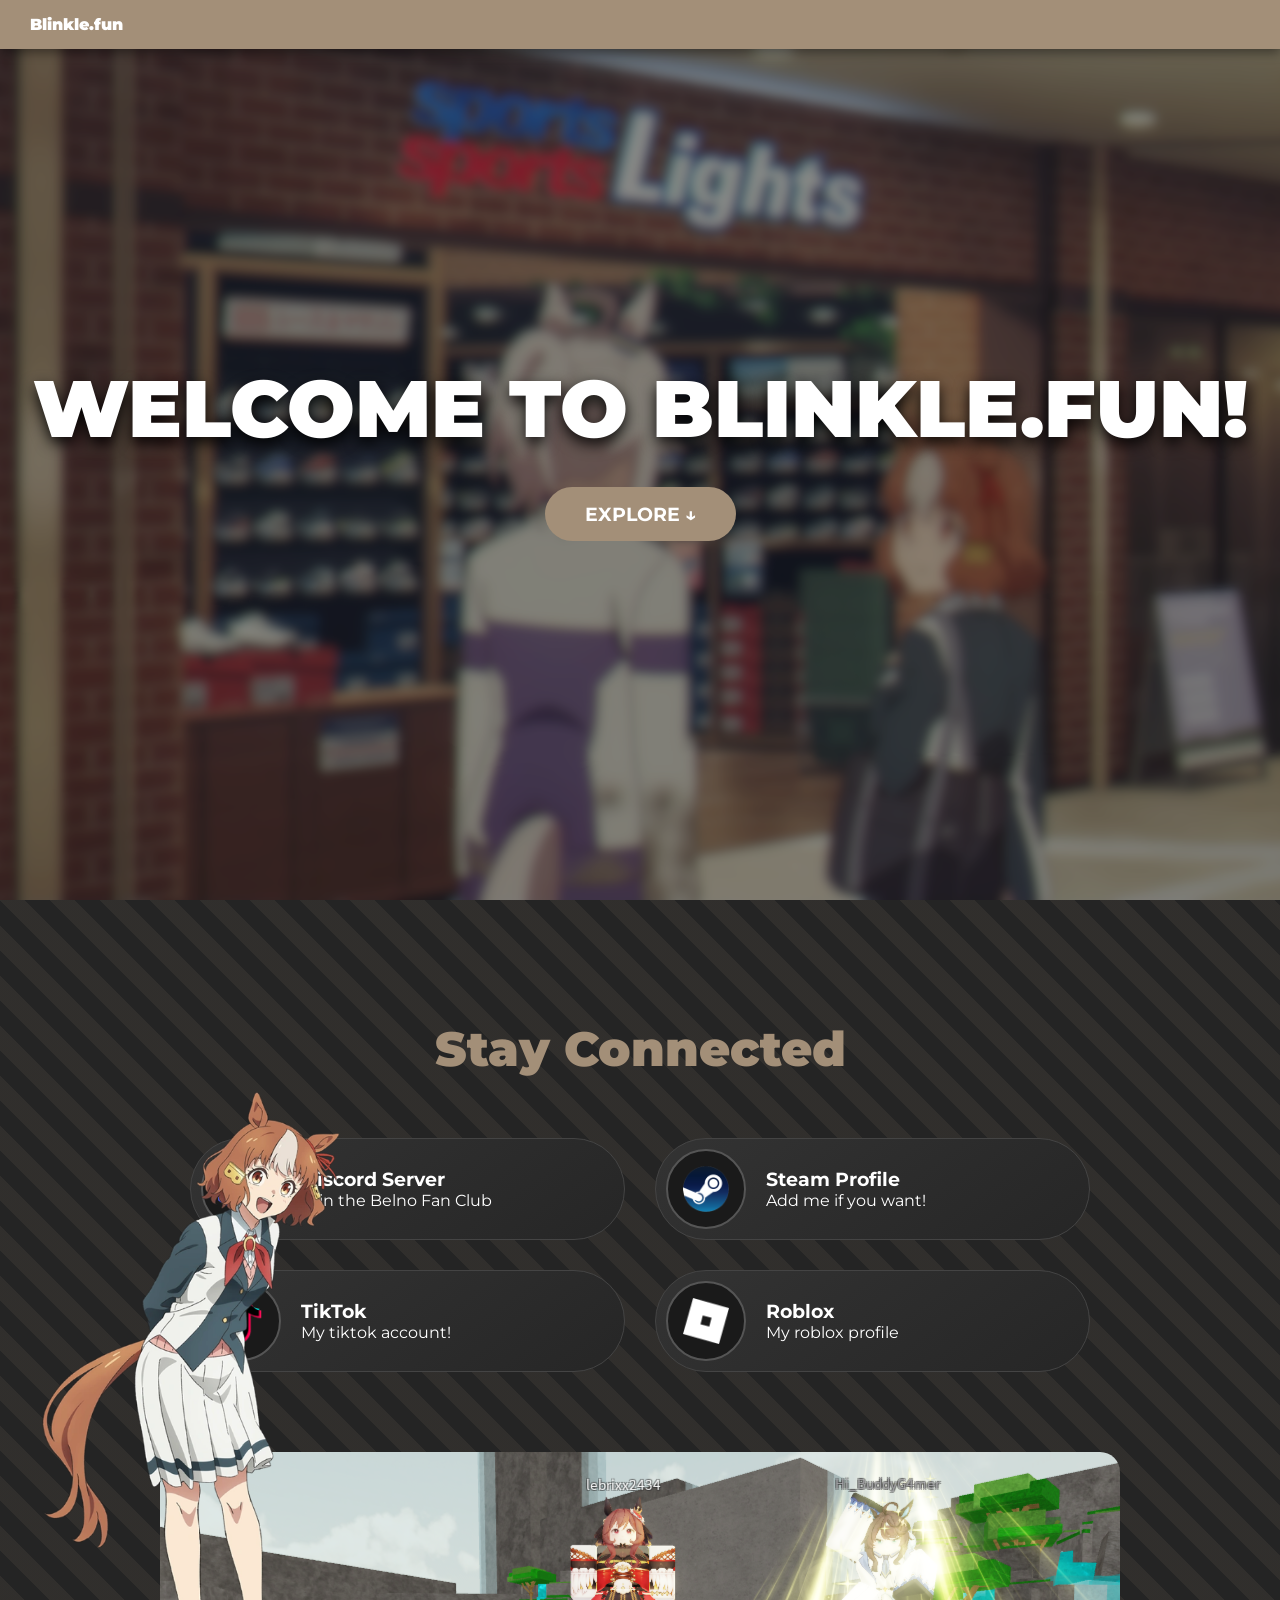
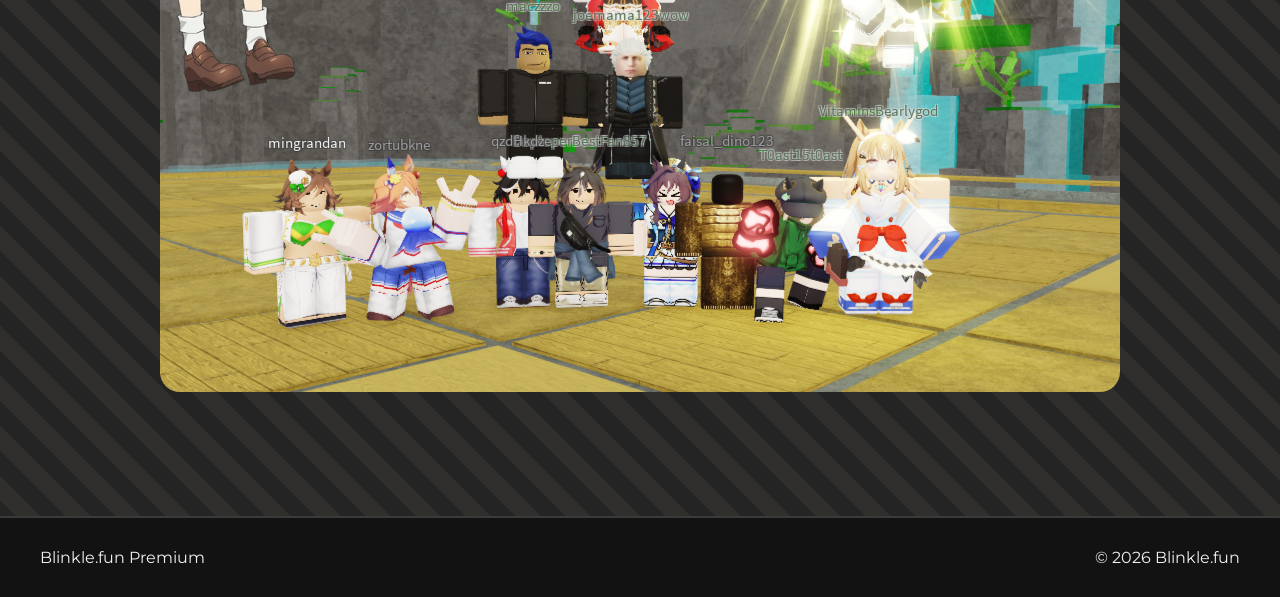
==== ai.html @ 455767e2 "Update ai.html" ====
<!DOCTYPE html>
<html lang="en">
<head>
    <meta charset="UTF-8">
    <meta name="viewport" content="width=device-width, initial-scale=1.0">
    <title>Blinkle.fun - Premium Update</title>
    <link rel="stylesheet" href="style.css">
    <link href="https://fonts.googleapis.com/css2?family=Montserrat:wght@400;700;900&display=swap" rel="stylesheet">
</head>
<body>

    <img id="scroll-char" src="images/belnooo.png" alt="Character">
    <header class="top-bar"><span>Blinkle.fun</span></header>

    <section class="hero">
        <div>
            <h1>WELCOME TO BLINKLE.FUN!</h1>
            <button class="scroll-btn" onclick="scrollToContent()">Explore ↓</button>
        </div>
    </section>

    <main id="main-content" class="content-area">
        <h2 class="section-title">Stay Connected</h2>
        <div class="social-grid">
            <a href="https://discord.gg/xzTR7yYUQK" class="social-pill"><div class="social-icon"><img src="images/discord.png" alt="Discord"></div><div class="social-text"><h3>Discord Server</h3><p>Join the Belno Fan Club</p></div></a>
            <a href="https://steamcommunity.com/id/Varloxy/" class="social-pill"><div class="social-icon"><img src="images/steam.png" alt="Steam"></div><div class="social-text"><h3>Steam Profile</h3><p>Add me if you want!</p></div></a>
            <a href="https://www.tiktok.com/@whatheheck15" class="social-pill"><div class="social-icon"><img src="images/tiktok.png" alt="TikTok"></div><div class="social-text"><h3>TikTok</h3><p>My tiktok account!</p></div></a>
            <a href="https://www.roblox.com/users/1408113086/profile" class="social-pill"><div class="social-icon"><img src="images/roblox.png" alt="Roblox"></div><div class="social-text"><h3>Roblox</h3><p>My roblox profile</p></div></a>
        </div>
        <div class="showcase-container">
            <img src="images/wow.png" alt="Showcase" class="showcase-image" onclick="openLightbox()">
        </div>
    </main>

    <div id="lightbox" onclick="this.style.display='none'"><img src="images/wow.png" alt="Full Preview"></div>

    <footer class="bottom-bar">
        <div class="footer-logo">Blinkle.fun Premium</div>
        <p>&copy; 2026 Blinkle.fun</p>
    </footer>

    <script>
        function scrollToContent() { document.getElementById('main-content').scrollIntoView({ behavior: 'smooth' }); }
        function openLightbox() { document.getElementById('lightbox').style.display = 'flex'; }
        window.addEventListener('scroll', function() {
            const char = document.getElementById('scroll-char');
            if ((window.innerHeight + window.scrollY) >= document.body.offsetHeight - 50) {
                char.classList.add('visible');
            } else {
                char.classList.remove('visible');
            }
        });
    </script>
</body>
</html>
---- style.css ----
/* --- GLOBAL --- */
* { margin: 0; padding: 0; box-sizing: border-box; font-family: 'Montserrat', sans-serif; }
html { scroll-behavior: smooth; }
body { background-color: #1a1a1a; color: #f0f0f0; overflow-x: hidden; }

/* --- CHARACTER --- */
#scroll-char {
    position: fixed;
    bottom: -800px; 
    left: 20px;
    width: 350px;
    z-index: 50;
    pointer-events: none;
    transition: bottom 0.8s cubic-bezier(0.68, -0.55, 0.265, 1.55);
}
#scroll-char.visible { bottom: 0; }

/* --- ANIMATION --- */
.content-area { background-color: #242424; padding: 120px 40px; min-height: 100vh; position: relative; overflow: hidden; }
.content-area::before {
    content: ""; position: absolute; top: 0; left: 0; width: 100%; height: 100%;
    background-image: linear-gradient(45deg, rgba(163,143,120,0.1) 25%, transparent 25%, transparent 50%, rgba(163,143,120,0.1) 50%, rgba(163,143,120,0.1) 75%, transparent 75%, transparent);
    background-size: 50px 50px; animation: moveLines 4s linear infinite; pointer-events: none;
}
@keyframes moveLines { from { background-position: 0 0; } to { background-position: 50px 50px; } }

/* --- LAYOUT --- */
.top-bar { background-color: #a38f78; color: white; padding: 15px 30px; font-weight: 900; position: fixed; top: 0; width: 100%; z-index: 1000; box-shadow: 0 4px 10px rgba(0,0,0,0.4); display: flex; justify-content: space-between; align-items: center; }
.hero { height: 100vh; position: relative; background-image: url('images/image_93eb2c.png'); background-size: cover; background-position: center; background-attachment: fixed; background-blend-mode: multiply; background-color: rgba(0,0,0,0.45); display: flex; align-items: center; justify-content: center; text-align: center; }
.hero h1 { font-size: 5rem; font-weight: 900; color: white; text-shadow: 0 6px 15px rgba(0,0,0,0.9); margin-bottom: 30px; }
.scroll-btn { background-color: #a38f78; color: white; border: none; padding: 15px 40px; font-size: 1.2rem; font-weight: 700; border-radius: 50px; cursor: pointer; text-transform: uppercase; }

.section-title { text-align: center; font-size: 3rem; font-weight: 900; color: #a38f78; margin-bottom: 60px; z-index: 1; position: relative; }
.social-grid { display: grid; grid-template-columns: repeat(2, 1fr); gap: 30px; max-width: 900px; margin: 0 auto; position: relative; z-index: 1; }
.social-pill { display: flex; align-items: center; background: linear-gradient(145deg, #333, #262626); border-radius: 60px; padding: 10px 30px 10px 10px; text-decoration: none; border: 1px solid #444; color: white; }
.social-icon { width: 80px; height: 80px; border-radius: 50%; background: #1a1a1a; overflow: hidden; display: flex; justify-content: center; align-items: center; border: 2px solid #555; }
.social-icon img { width: 60%; }
.social-text { margin-left: 20px; }
.showcase-container { max-width: 1000px; margin: 80px auto 0 auto; padding: 0 20px; position: relative; z-index: 1; }
.showcase-image { width: 100%; border-radius: 20px; cursor: zoom-in; }
#lightbox { display: none; position: fixed; top: 0; left: 0; width: 100%; height: 100%; background: rgba(0,0,0,0.95); z-index: 2000; justify-content: center; align-items: center; cursor: zoom-out; }
#lightbox img { max-width: 90%; max-height: 90%; border-radius: 10px; }
.bottom-bar { width: 100%; background-color: #121212; padding: 30px 40px; display: flex; justify-content: space-between; align-items: center; border-top: 2px solid #3a3a3a; z-index: 100; position: relative; }

@media (max-width: 768px) {
    .hero h1 { font-size: 3rem; }
    .social-grid { grid-template-columns: 1fr; }
    #scroll-char { width: 150px; }
}
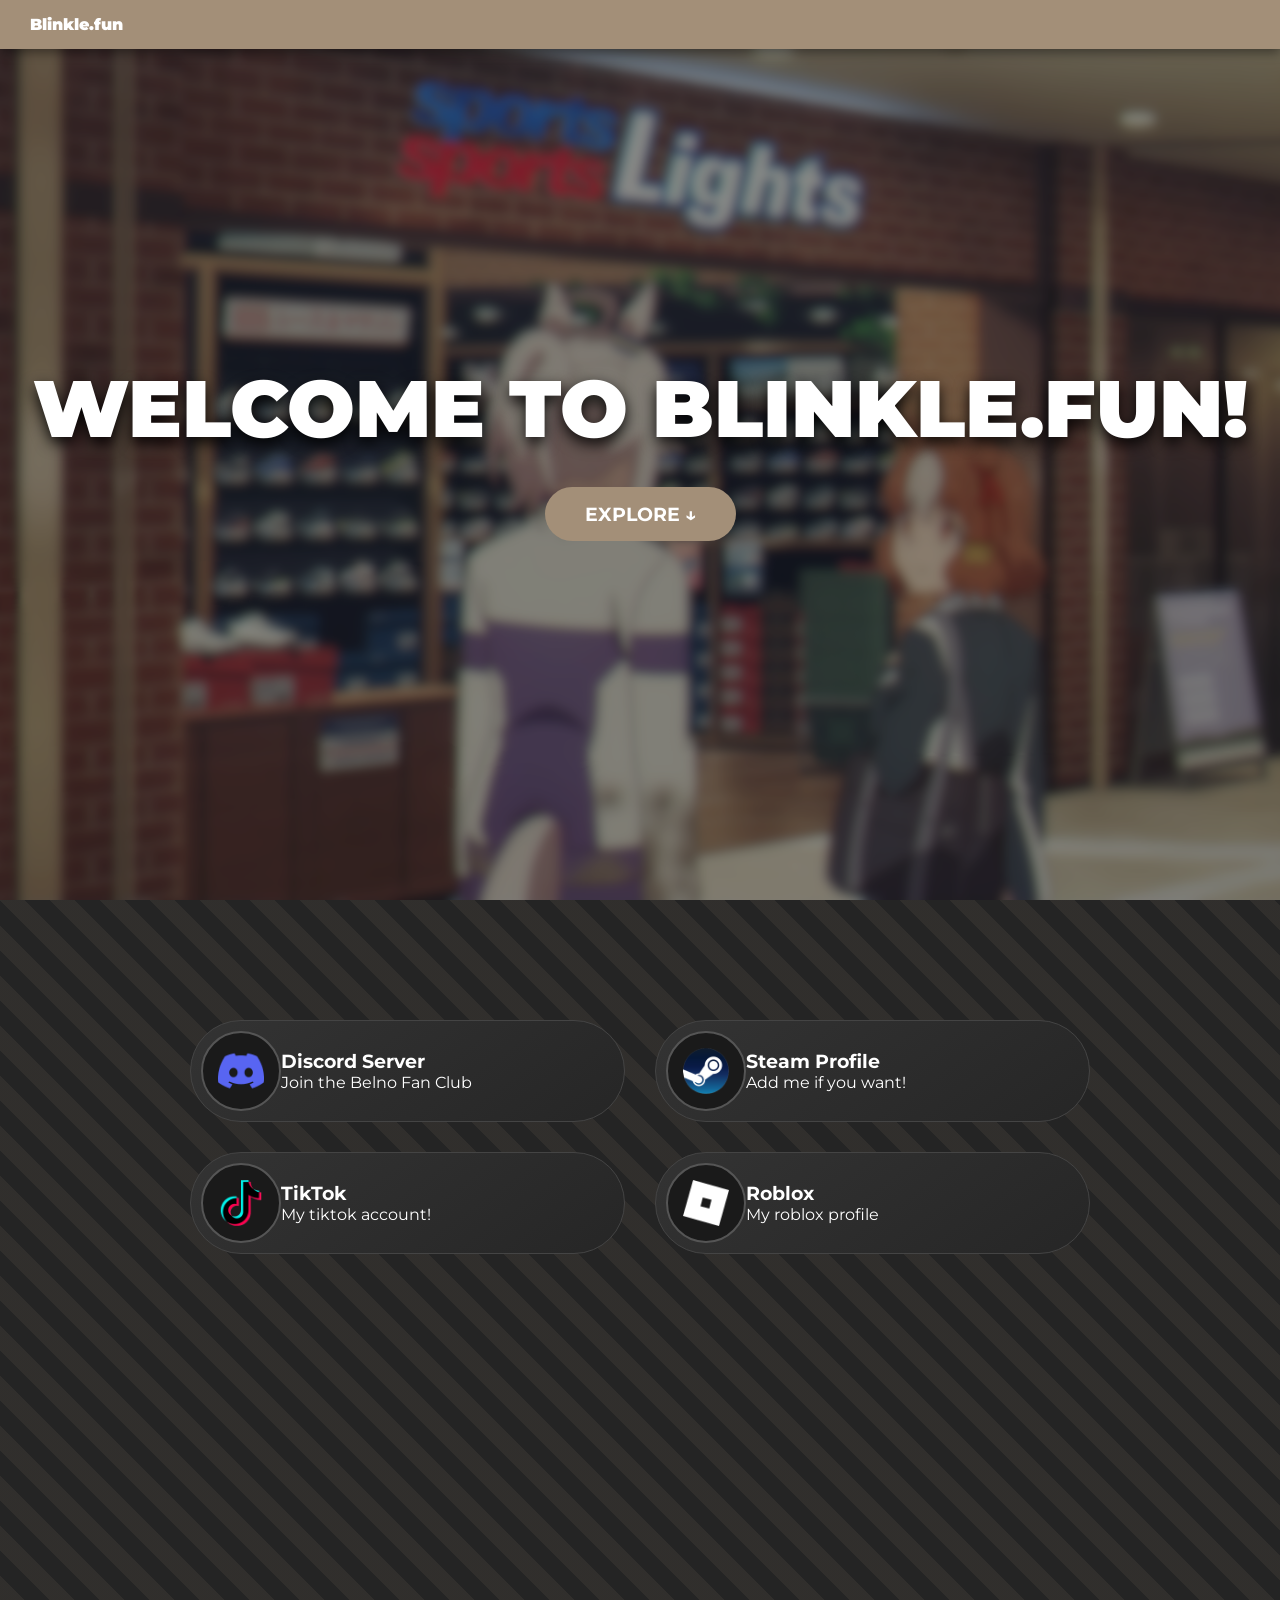
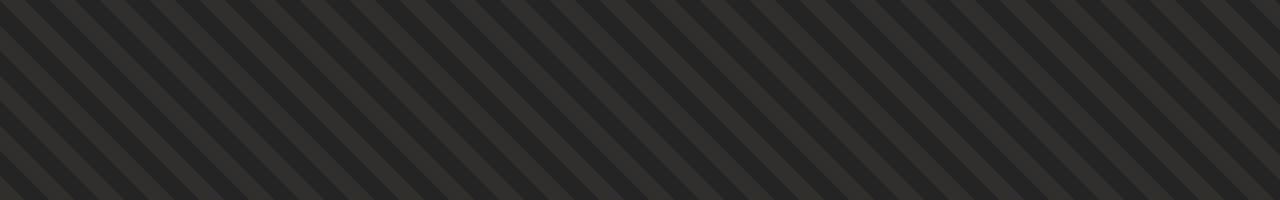
==== commit 73804581: "Update ai.html" ====
--- a/ai.html
+++ b/ai.html
@@ -3,14 +3,13 @@
 <head>
     <meta charset="UTF-8">
     <meta name="viewport" content="width=device-width, initial-scale=1.0">
-    <title>Blinkle.fun - Premium Update</title>
+    <title>Blinkle.fun</title>
     <link rel="stylesheet" href="style.css">
     <link href="https://fonts.googleapis.com/css2?family=Montserrat:wght@400;700;900&display=swap" rel="stylesheet">
 </head>
 <body>
 
-    <img id="scroll-char" src="images/belnooo.png" alt="Character">
-    <header class="top-bar"><span>Blinkle.fun</span></header>
+    <header class="top-bar">Blinkle.fun</header>
 
     <section class="hero">
         <div>
@@ -20,36 +19,28 @@
     </section>
 
     <main id="main-content" class="content-area">
-        <h2 class="section-title">Stay Connected</h2>
         <div class="social-grid">
-            <a href="https://discord.gg/xzTR7yYUQK" class="social-pill"><div class="social-icon"><img src="images/discord.png" alt="Discord"></div><div class="social-text"><h3>Discord Server</h3><p>Join the Belno Fan Club</p></div></a>
-            <a href="https://steamcommunity.com/id/Varloxy/" class="social-pill"><div class="social-icon"><img src="images/steam.png" alt="Steam"></div><div class="social-text"><h3>Steam Profile</h3><p>Add me if you want!</p></div></a>
-            <a href="https://www.tiktok.com/@whatheheck15" class="social-pill"><div class="social-icon"><img src="images/tiktok.png" alt="TikTok"></div><div class="social-text"><h3>TikTok</h3><p>My tiktok account!</p></div></a>
-            <a href="https://www.roblox.com/users/1408113086/profile" class="social-pill"><div class="social-icon"><img src="images/roblox.png" alt="Roblox"></div><div class="social-text"><h3>Roblox</h3><p>My roblox profile</p></div></a>
-        </div>
-        <div class="showcase-container">
-            <img src="images/wow.png" alt="Showcase" class="showcase-image" onclick="openLightbox()">
+            <a href="https://discord.gg/xzTR7yYUQK" class="social-pill">
+                <div class="social-icon"><img src="images/discord.png" alt="D"></div>
+                <div><h3>Discord Server</h3><p>Join the Belno Fan Club</p></div>
+            </a>
+            <a href="https://steamcommunity.com/id/Varloxy/" class="social-pill">
+                <div class="social-icon"><img src="images/steam.png" alt="S"></div>
+                <div><h3>Steam Profile</h3><p>Add me if you want!</p></div>
+            </a>
+            <a href="https://www.tiktok.com/@whatheheck15" class="social-pill">
+                <div class="social-icon"><img src="images/tiktok.png" alt="T"></div>
+                <div><h3>TikTok</h3><p>My tiktok account!</p></div>
+            </a>
+            <a href="https://www.roblox.com/users/1408113086/profile" class="social-pill">
+                <div class="social-icon"><img src="images/roblox.png" alt="R"></div>
+                <div><h3>Roblox</h3><p>My roblox profile</p></div>
+            </a>
         </div>
     </main>
 
-    <div id="lightbox" onclick="this.style.display='none'"><img src="images/wow.png" alt="Full Preview"></div>
-
-    <footer class="bottom-bar">
-        <div class="footer-logo">Blinkle.fun Premium</div>
-        <p>&copy; 2026 Blinkle.fun</p>
-    </footer>
-
     <script>
         function scrollToContent() { document.getElementById('main-content').scrollIntoView({ behavior: 'smooth' }); }
-        function openLightbox() { document.getElementById('lightbox').style.display = 'flex'; }
-        window.addEventListener('scroll', function() {
-            const char = document.getElementById('scroll-char');
-            if ((window.innerHeight + window.scrollY) >= document.body.offsetHeight - 50) {
-                char.classList.add('visible');
-            } else {
-                char.classList.remove('visible');
-            }
-        });
     </script>
 </body>
 </html>
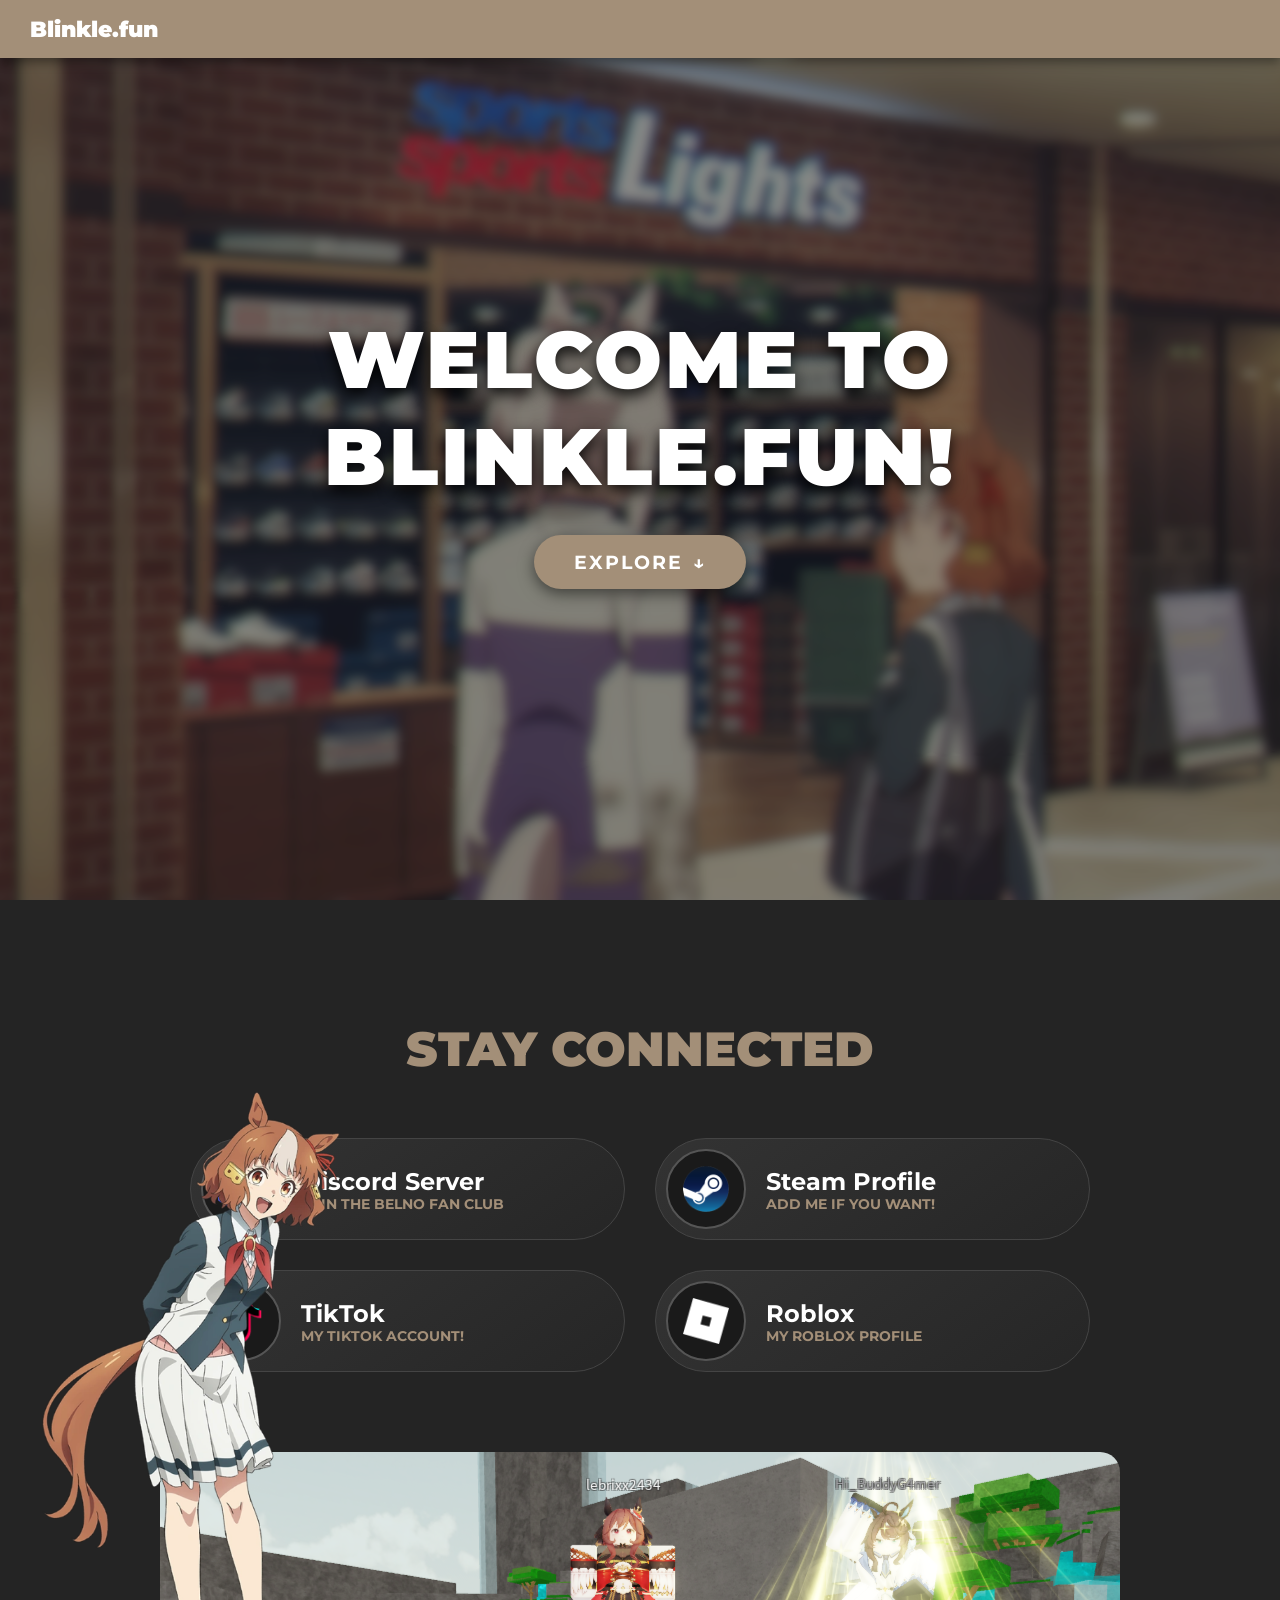
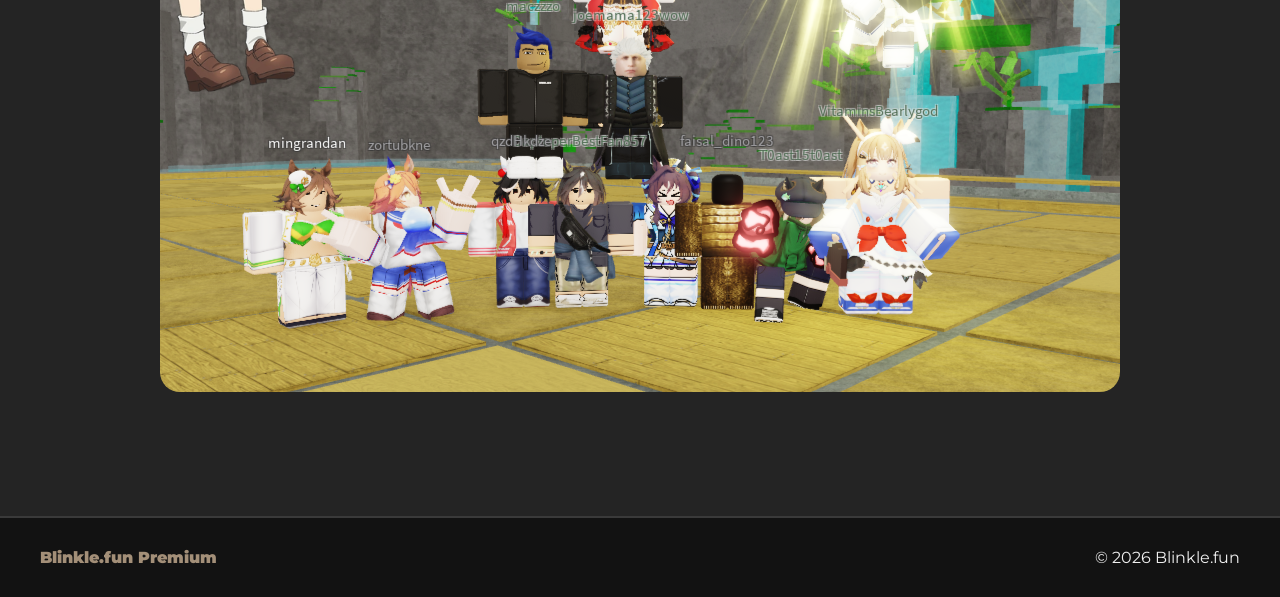
==== commit c53985d5: "Update ai.html" ====
--- a/ai.html
+++ b/ai.html
@@ -3,44 +3,109 @@
 <head>
     <meta charset="UTF-8">
     <meta name="viewport" content="width=device-width, initial-scale=1.0">
-    <title>Blinkle.fun</title>
-    <link rel="stylesheet" href="style.css">
+    <title>Blinkle.fun - Premium Update</title>
+    
     <link href="https://fonts.googleapis.com/css2?family=Montserrat:wght@400;700;900&display=swap" rel="stylesheet">
+
+    <style>
+        /* --- GLOBAL SETTINGS --- */
+        * { margin: 0; padding: 0; box-sizing: border-box; font-family: 'Montserrat', sans-serif; }
+        html { scroll-behavior: smooth; }
+        body { background-color: #1a1a1a; color: #f0f0f0; overflow-x: hidden; }
+
+        /* --- CHARACTER ANIMATION --- */
+        #scroll-char {
+            position: fixed;
+            bottom: -800px; 
+            left: 20px;
+            width: 350px;
+            z-index: 50;
+            pointer-events: none;
+            /* This ensures it slides down when it goes away */
+            transition: bottom 0.8s cubic-bezier(0.68, -0.55, 0.265, 1.55), transform 0.5s ease;
+        }
+        
+        #scroll-char.visible { 
+            bottom: 0;
+        }
+
+        /* --- MOBILE RESPONSIVENESS --- */
+        @media (max-width: 768px) {
+            .hero h1 { font-size: 3rem !important; }
+            #scroll-char { width: 200px; left: 10px; }
+            .social-grid { grid-template-columns: 1fr !important; padding: 0 20px; }
+            .top-bar { padding: 10px 20px; font-size: 1.1rem; }
+        }
+
+        /* --- STYLES (Kept for layout) --- */
+        .top-bar { background-color: #a38f78; color: white; padding: 15px 30px; font-weight: 900; font-size: 1.4rem; position: fixed; top: 0; width: 100%; z-index: 1000; box-shadow: 0 4px 10px rgba(0,0,0,0.4); display: flex; justify-content: space-between; align-items: center; }
+        .hero { height: 100vh; position: relative; background-image: url('images/image_93eb2c.png'); background-size: cover; background-position: center; background-repeat: no-repeat; background-attachment: fixed; background-blend-mode: multiply; background-color: rgba(0, 0, 0, 0.45); }
+        .hero-content { position: absolute; top: 50%; left: 50%; transform: translate(-50%, -50%); text-align: center; z-index: 2; width: 90%; }
+        .hero h1 { font-size: 5rem; font-weight: 900; color: white; letter-spacing: 3px; text-shadow: 0 6px 15px rgba(0,0,0,0.9); margin-bottom: 30px; }
+        .scroll-btn { background-color: #a38f78; color: white; border: none; padding: 15px 40px; font-size: 1.2rem; font-weight: 700; border-radius: 50px; cursor: pointer; box-shadow: 0 5px 15px rgba(0,0,0,0.5); transition: all 0.3s ease; text-transform: uppercase; letter-spacing: 2px; display: inline-flex; align-items: center; gap: 10px; }
+        .content-area { background-color: #242424; padding: 120px 40px; min-height: 100vh; position: relative; overflow: hidden; }
+        .section-title { text-align: center; font-size: 3rem; font-weight: 900; color: #a38f78; margin-bottom: 60px; text-transform: uppercase; z-index: 1; position: relative; }
+        .social-grid { display: grid; grid-template-columns: repeat(2, 1fr); gap: 30px; max-width: 900px; margin: 0 auto; position: relative; z-index: 1; }
+        .social-pill { display: flex; align-items: center; background: linear-gradient(145deg, #333333, #262626); border-radius: 60px; padding: 10px; padding-right: 30px; text-decoration: none; border: 1px solid #444; transition: 0.3s; }
+        .social-icon { width: 80px; height: 80px; border-radius: 50%; background-color: #1a1a1a; flex-shrink: 0; overflow: hidden; display: flex; justify-content: center; align-items: center; border: 2px solid #555; }
+        .social-icon img { width: 60%; height: 60%; object-fit: contain; }
+        .social-text { margin-left: 20px; }
+        .social-text h3 { font-size: 1.5rem; color: #ffffff; font-weight: 700; }
+        .social-text p { font-size: 0.85rem; color: #a38f78; text-transform: uppercase; font-weight: 700; }
+        .showcase-container { max-width: 1000px; margin: 80px auto 0 auto; padding: 0 20px; position: relative; z-index: 1; }
+        .showcase-image { width: 100%; border-radius: 20px; transition: 0.4s; cursor: zoom-in; }
+        #lightbox { display: none; position: fixed; top: 0; left: 0; width: 100%; height: 100%; background: rgba(0,0,0,0.95); z-index: 2000; justify-content: center; align-items: center; cursor: zoom-out; }
+        #lightbox img { max-width: 90%; max-height: 90%; border-radius: 10px; }
+        .bottom-bar { width: 100%; background-color: #121212; padding: 30px 40px; display: flex; justify-content: space-between; align-items: center; border-top: 2px solid #3a3a3a; z-index: 100; position: relative; }
+        .footer-logo { font-weight: 900; color: #a38f78; }
+    </style>
 </head>
 <body>
 
-    <header class="top-bar">Blinkle.fun</header>
+    <img id="scroll-char" src="images/belnooo.png" alt="Character">
+    <header class="top-bar"><span>Blinkle.fun</span></header>
 
     <section class="hero">
-        <div>
+        <div class="hero-content">
             <h1>WELCOME TO BLINKLE.FUN!</h1>
-            <button class="scroll-btn" onclick="scrollToContent()">Explore ↓</button>
+            <button class="scroll-btn" onclick="scrollToContent()">Explore <span>↓</span></button>
         </div>
     </section>
 
     <main id="main-content" class="content-area">
+        <h2 class="section-title">Stay Connected</h2>
         <div class="social-grid">
-            <a href="https://discord.gg/xzTR7yYUQK" class="social-pill">
-                <div class="social-icon"><img src="images/discord.png" alt="D"></div>
-                <div><h3>Discord Server</h3><p>Join the Belno Fan Club</p></div>
-            </a>
-            <a href="https://steamcommunity.com/id/Varloxy/" class="social-pill">
-                <div class="social-icon"><img src="images/steam.png" alt="S"></div>
-                <div><h3>Steam Profile</h3><p>Add me if you want!</p></div>
-            </a>
-            <a href="https://www.tiktok.com/@whatheheck15" class="social-pill">
-                <div class="social-icon"><img src="images/tiktok.png" alt="T"></div>
-                <div><h3>TikTok</h3><p>My tiktok account!</p></div>
-            </a>
-            <a href="https://www.roblox.com/users/1408113086/profile" class="social-pill">
-                <div class="social-icon"><img src="images/roblox.png" alt="R"></div>
-                <div><h3>Roblox</h3><p>My roblox profile</p></div>
-            </a>
+            <a href="https://discord.gg/xzTR7yYUQK" target="_blank" class="social-pill"><div class="social-icon"><img src="images/discord.png" alt="Discord" class="icon-discord"></div><div class="social-text"><h3>Discord Server</h3><p>Join the Belno Fan Club</p></div></a>
+            <a href="https://steamcommunity.com/id/Varloxy/" target="_blank" class="social-pill"><div class="social-icon"><img src="images/steam.png" alt="Steam"></div><div class="social-text"><h3>Steam Profile</h3><p>Add me if you want!</p></div></a>
+            <a href="https://www.tiktok.com/@whatheheck15" target="_blank" class="social-pill"><div class="social-icon"><img src="images/tiktok.png" alt="TikTok" class="icon-tiktok"></div><div class="social-text"><h3>TikTok</h3><p>My tiktok account!</p></div></a>
+            <a href="https://www.roblox.com/users/1408113086/profile" target="_blank" class="social-pill"><div class="social-icon"><img src="images/roblox.png" alt="Roblox" class="icon-roblox"></div><div class="social-text"><h3>Roblox</h3><p>My roblox profile</p></div></a>
+        </div>
+        <div class="showcase-container">
+            <img src="images/wow.png" alt="Showcase" class="showcase-image" onclick="openLightbox()">
         </div>
     </main>
 
+    <div id="lightbox" onclick="this.style.display='none'"><img src="images/wow.png" alt="Full Preview"></div>
+
+    <footer class="bottom-bar">
+        <div class="footer-logo">Blinkle.fun Premium</div>
+        <p>&copy; 2026 Blinkle.fun</p>
+    </footer>
+
     <script>
         function scrollToContent() { document.getElementById('main-content').scrollIntoView({ behavior: 'smooth' }); }
+        function openLightbox() { document.getElementById('lightbox').style.display = 'flex'; }
+
+        // Logic to make character slide down when scrolling up
+        window.addEventListener('scroll', function() {
+            const char = document.getElementById('scroll-char');
+            // Add class if at the very bottom, remove it to slide down if scrolling up
+            if ((window.innerHeight + window.scrollY) >= document.body.offsetHeight - 50) {
+                char.classList.add('visible');
+            } else {
+                char.classList.remove('visible');
+            }
+        });
     </script>
 </body>
 </html>
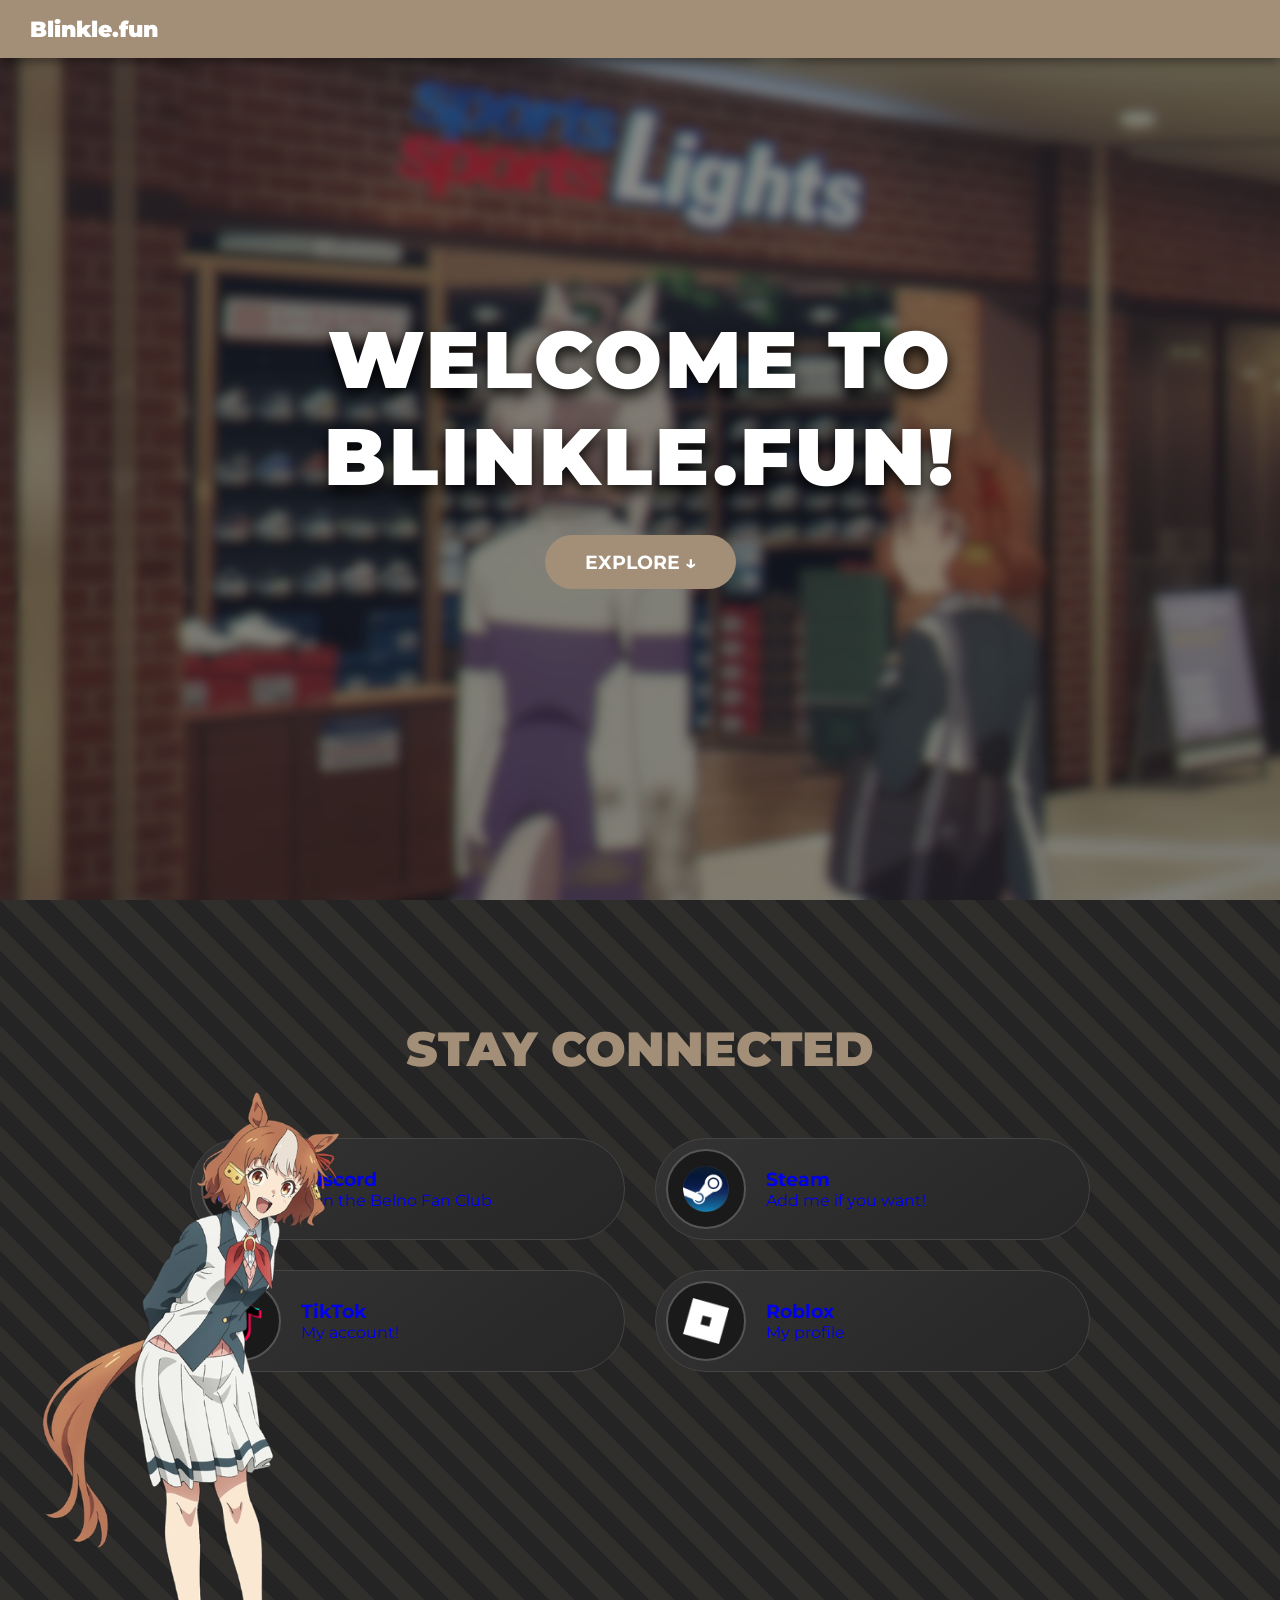
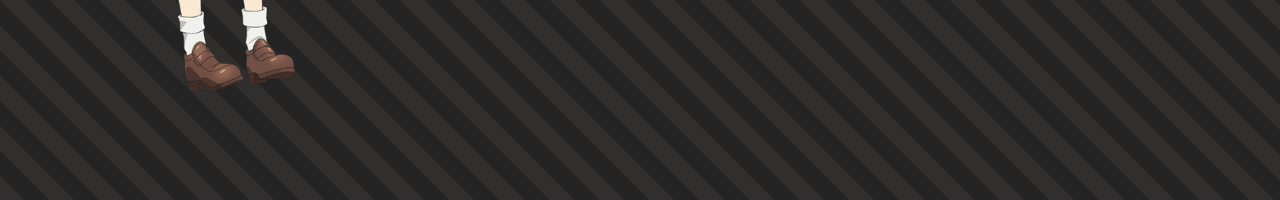
==== commit b68ea140: "Update ai.html" ====
--- a/ai.html
+++ b/ai.html
@@ -4,102 +4,85 @@
     <meta charset="UTF-8">
     <meta name="viewport" content="width=device-width, initial-scale=1.0">
     <title>Blinkle.fun - Premium Update</title>
-    
     <link href="https://fonts.googleapis.com/css2?family=Montserrat:wght@400;700;900&display=swap" rel="stylesheet">
-
     <style>
         /* --- GLOBAL SETTINGS --- */
         * { margin: 0; padding: 0; box-sizing: border-box; font-family: 'Montserrat', sans-serif; }
         html { scroll-behavior: smooth; }
         body { background-color: #1a1a1a; color: #f0f0f0; overflow-x: hidden; }
 
-        /* --- CHARACTER ANIMATION --- */
+        /* --- CHARACTER BOUNCE --- */
         #scroll-char {
-            position: fixed;
-            bottom: -800px; 
-            left: 20px;
-            width: 350px;
-            z-index: 50;
-            pointer-events: none;
-            /* This ensures it slides down when it goes away */
-            transition: bottom 0.8s cubic-bezier(0.68, -0.55, 0.265, 1.55), transform 0.5s ease;
+            position: fixed; bottom: -800px; left: 20px; width: 350px; z-index: 50;
+            pointer-events: none; transition: bottom 0.5s ease-in, transform 0.3s ease;
         }
-        
-        #scroll-char.visible { 
-            bottom: 0;
+        @keyframes popUp {
+            0% { bottom: -800px; transform: scale(0.8); }
+            60% { bottom: 20px; transform: scale(1.05); }
+            80% { bottom: -5px; transform: scale(0.98); }
+            100% { bottom: 0px; transform: scale(1); }
         }
+        #scroll-char.visible { bottom: 0; animation: popUp 0.7s cubic-bezier(0.175, 0.885, 0.32, 1.275) forwards; }
 
-        /* --- MOBILE RESPONSIVENESS --- */
-        @media (max-width: 768px) {
-            .hero h1 { font-size: 3rem !important; }
-            #scroll-char { width: 200px; left: 10px; }
-            .social-grid { grid-template-columns: 1fr !important; padding: 0 20px; }
-            .top-bar { padding: 10px 20px; font-size: 1.1rem; }
-        }
-
-        /* --- STYLES (Kept for layout) --- */
+        /* --- TOP BAR & HERO --- */
         .top-bar { background-color: #a38f78; color: white; padding: 15px 30px; font-weight: 900; font-size: 1.4rem; position: fixed; top: 0; width: 100%; z-index: 1000; box-shadow: 0 4px 10px rgba(0,0,0,0.4); display: flex; justify-content: space-between; align-items: center; }
-        .hero { height: 100vh; position: relative; background-image: url('images/image_93eb2c.png'); background-size: cover; background-position: center; background-repeat: no-repeat; background-attachment: fixed; background-blend-mode: multiply; background-color: rgba(0, 0, 0, 0.45); }
+        .hero { height: 100vh; position: relative; background-image: url('images/image_93eb2c.png'); background-size: cover; background-position: center; background-attachment: fixed; background-blend-mode: multiply; background-color: rgba(0, 0, 0, 0.45); }
         .hero-content { position: absolute; top: 50%; left: 50%; transform: translate(-50%, -50%); text-align: center; z-index: 2; width: 90%; }
         .hero h1 { font-size: 5rem; font-weight: 900; color: white; letter-spacing: 3px; text-shadow: 0 6px 15px rgba(0,0,0,0.9); margin-bottom: 30px; }
-        .scroll-btn { background-color: #a38f78; color: white; border: none; padding: 15px 40px; font-size: 1.2rem; font-weight: 700; border-radius: 50px; cursor: pointer; box-shadow: 0 5px 15px rgba(0,0,0,0.5); transition: all 0.3s ease; text-transform: uppercase; letter-spacing: 2px; display: inline-flex; align-items: center; gap: 10px; }
+        .scroll-btn { background-color: #a38f78; color: white; border: none; padding: 15px 40px; font-size: 1.2rem; font-weight: 700; border-radius: 50px; cursor: pointer; transition: all 0.3s ease; text-transform: uppercase; }
+        .scroll-btn:hover { background-color: #c4ae95; transform: translateY(-5px); }
+
+        /* --- CONTENT & LINE BACKGROUND --- */
         .content-area { background-color: #242424; padding: 120px 40px; min-height: 100vh; position: relative; overflow: hidden; }
+        .content-area::before { 
+            content: ""; position: absolute; top: 0; left: 0; width: 100%; height: 100%; 
+            background-image: linear-gradient(45deg, rgba(163,143,120,0.1) 25%, transparent 25%, transparent 50%, rgba(163,143,120,0.1) 50%, rgba(163,143,120,0.1) 75%, transparent 75%, transparent); 
+            background-size: 50px 50px; animation: moveLines 4s linear infinite; pointer-events: none; 
+        }
+        @keyframes moveLines { from { background-position: 0 0; } to { background-position: 50px 50px; } }
+
+        /* --- SOCIAL GRID --- */
         .section-title { text-align: center; font-size: 3rem; font-weight: 900; color: #a38f78; margin-bottom: 60px; text-transform: uppercase; z-index: 1; position: relative; }
         .social-grid { display: grid; grid-template-columns: repeat(2, 1fr); gap: 30px; max-width: 900px; margin: 0 auto; position: relative; z-index: 1; }
-        .social-pill { display: flex; align-items: center; background: linear-gradient(145deg, #333333, #262626); border-radius: 60px; padding: 10px; padding-right: 30px; text-decoration: none; border: 1px solid #444; transition: 0.3s; }
-        .social-icon { width: 80px; height: 80px; border-radius: 50%; background-color: #1a1a1a; flex-shrink: 0; overflow: hidden; display: flex; justify-content: center; align-items: center; border: 2px solid #555; }
-        .social-icon img { width: 60%; height: 60%; object-fit: contain; }
+        .social-pill { display: flex; align-items: center; background: linear-gradient(145deg, #333, #262626); border-radius: 60px; padding: 10px 30px 10px 10px; text-decoration: none; border: 1px solid #444; transition: 0.3s; }
+        .social-pill:hover { transform: translateY(-5px) scale(1.02); background: linear-gradient(145deg, #3a3a3a, #2a2a2a); }
+        .social-icon { width: 80px; height: 80px; border-radius: 50%; background: #1a1a1a; display: flex; justify-content: center; align-items: center; border: 2px solid #555; }
+        .social-icon img { width: 60%; }
         .social-text { margin-left: 20px; }
-        .social-text h3 { font-size: 1.5rem; color: #ffffff; font-weight: 700; }
-        .social-text p { font-size: 0.85rem; color: #a38f78; text-transform: uppercase; font-weight: 700; }
-        .showcase-container { max-width: 1000px; margin: 80px auto 0 auto; padding: 0 20px; position: relative; z-index: 1; }
-        .showcase-image { width: 100%; border-radius: 20px; transition: 0.4s; cursor: zoom-in; }
-        #lightbox { display: none; position: fixed; top: 0; left: 0; width: 100%; height: 100%; background: rgba(0,0,0,0.95); z-index: 2000; justify-content: center; align-items: center; cursor: zoom-out; }
-        #lightbox img { max-width: 90%; max-height: 90%; border-radius: 10px; }
-        .bottom-bar { width: 100%; background-color: #121212; padding: 30px 40px; display: flex; justify-content: space-between; align-items: center; border-top: 2px solid #3a3a3a; z-index: 100; position: relative; }
-        .footer-logo { font-weight: 900; color: #a38f78; }
+        
+        /* --- FOOTER & RESPONSIVE --- */
+        .bottom-bar { width: 100%; background-color: #121212; padding: 30px 40px; border-top: 2px solid #3a3a3a; z-index: 100; position: relative; }
+        @media (max-width: 768px) { 
+            .social-grid { grid-template-columns: 1fr; } 
+            .hero h1 { font-size: 3rem; }
+        }
     </style>
 </head>
 <body>
-
     <img id="scroll-char" src="images/belnooo.png" alt="Character">
     <header class="top-bar"><span>Blinkle.fun</span></header>
 
     <section class="hero">
         <div class="hero-content">
             <h1>WELCOME TO BLINKLE.FUN!</h1>
-            <button class="scroll-btn" onclick="scrollToContent()">Explore <span>↓</span></button>
+            <button class="scroll-btn" onclick="scrollToContent()">Explore ↓</button>
         </div>
     </section>
 
     <main id="main-content" class="content-area">
         <h2 class="section-title">Stay Connected</h2>
         <div class="social-grid">
-            <a href="https://discord.gg/xzTR7yYUQK" target="_blank" class="social-pill"><div class="social-icon"><img src="images/discord.png" alt="Discord" class="icon-discord"></div><div class="social-text"><h3>Discord Server</h3><p>Join the Belno Fan Club</p></div></a>
-            <a href="https://steamcommunity.com/id/Varloxy/" target="_blank" class="social-pill"><div class="social-icon"><img src="images/steam.png" alt="Steam"></div><div class="social-text"><h3>Steam Profile</h3><p>Add me if you want!</p></div></a>
-            <a href="https://www.tiktok.com/@whatheheck15" target="_blank" class="social-pill"><div class="social-icon"><img src="images/tiktok.png" alt="TikTok" class="icon-tiktok"></div><div class="social-text"><h3>TikTok</h3><p>My tiktok account!</p></div></a>
-            <a href="https://www.roblox.com/users/1408113086/profile" target="_blank" class="social-pill"><div class="social-icon"><img src="images/roblox.png" alt="Roblox" class="icon-roblox"></div><div class="social-text"><h3>Roblox</h3><p>My roblox profile</p></div></a>
-        </div>
-        <div class="showcase-container">
-            <img src="images/wow.png" alt="Showcase" class="showcase-image" onclick="openLightbox()">
+            <a href="https://discord.gg/xzTR7yYUQK" target="_blank" class="social-pill"><div class="social-icon"><img src="images/discord.png"></div><div class="social-text"><h3>Discord</h3><p>Join the Belno Fan Club</p></div></a>
+            <a href="https://steamcommunity.com/id/Varloxy/" target="_blank" class="social-pill"><div class="social-icon"><img src="images/steam.png"></div><div class="social-text"><h3>Steam</h3><p>Add me if you want!</p></div></a>
+            <a href="https://www.tiktok.com/@whatheheck15" target="_blank" class="social-pill"><div class="social-icon"><img src="images/tiktok.png"></div><div class="social-text"><h3>TikTok</h3><p>My account!</p></div></a>
+            <a href="https://www.roblox.com/users/1408113086/profile" target="_blank" class="social-pill"><div class="social-icon"><img src="images/roblox.png"></div><div class="social-text"><h3>Roblox</h3><p>My profile</p></div></a>
         </div>
     </main>
 
-    <div id="lightbox" onclick="this.style.display='none'"><img src="images/wow.png" alt="Full Preview"></div>
-
-    <footer class="bottom-bar">
-        <div class="footer-logo">Blinkle.fun Premium</div>
-        <p>&copy; 2026 Blinkle.fun</p>
-    </footer>
-
     <script>
         function scrollToContent() { document.getElementById('main-content').scrollIntoView({ behavior: 'smooth' }); }
-        function openLightbox() { document.getElementById('lightbox').style.display = 'flex'; }
-
-        // Logic to make character slide down when scrolling up
         window.addEventListener('scroll', function() {
             const char = document.getElementById('scroll-char');
-            // Add class if at the very bottom, remove it to slide down if scrolling up
             if ((window.innerHeight + window.scrollY) >= document.body.offsetHeight - 50) {
                 char.classList.add('visible');
             } else {
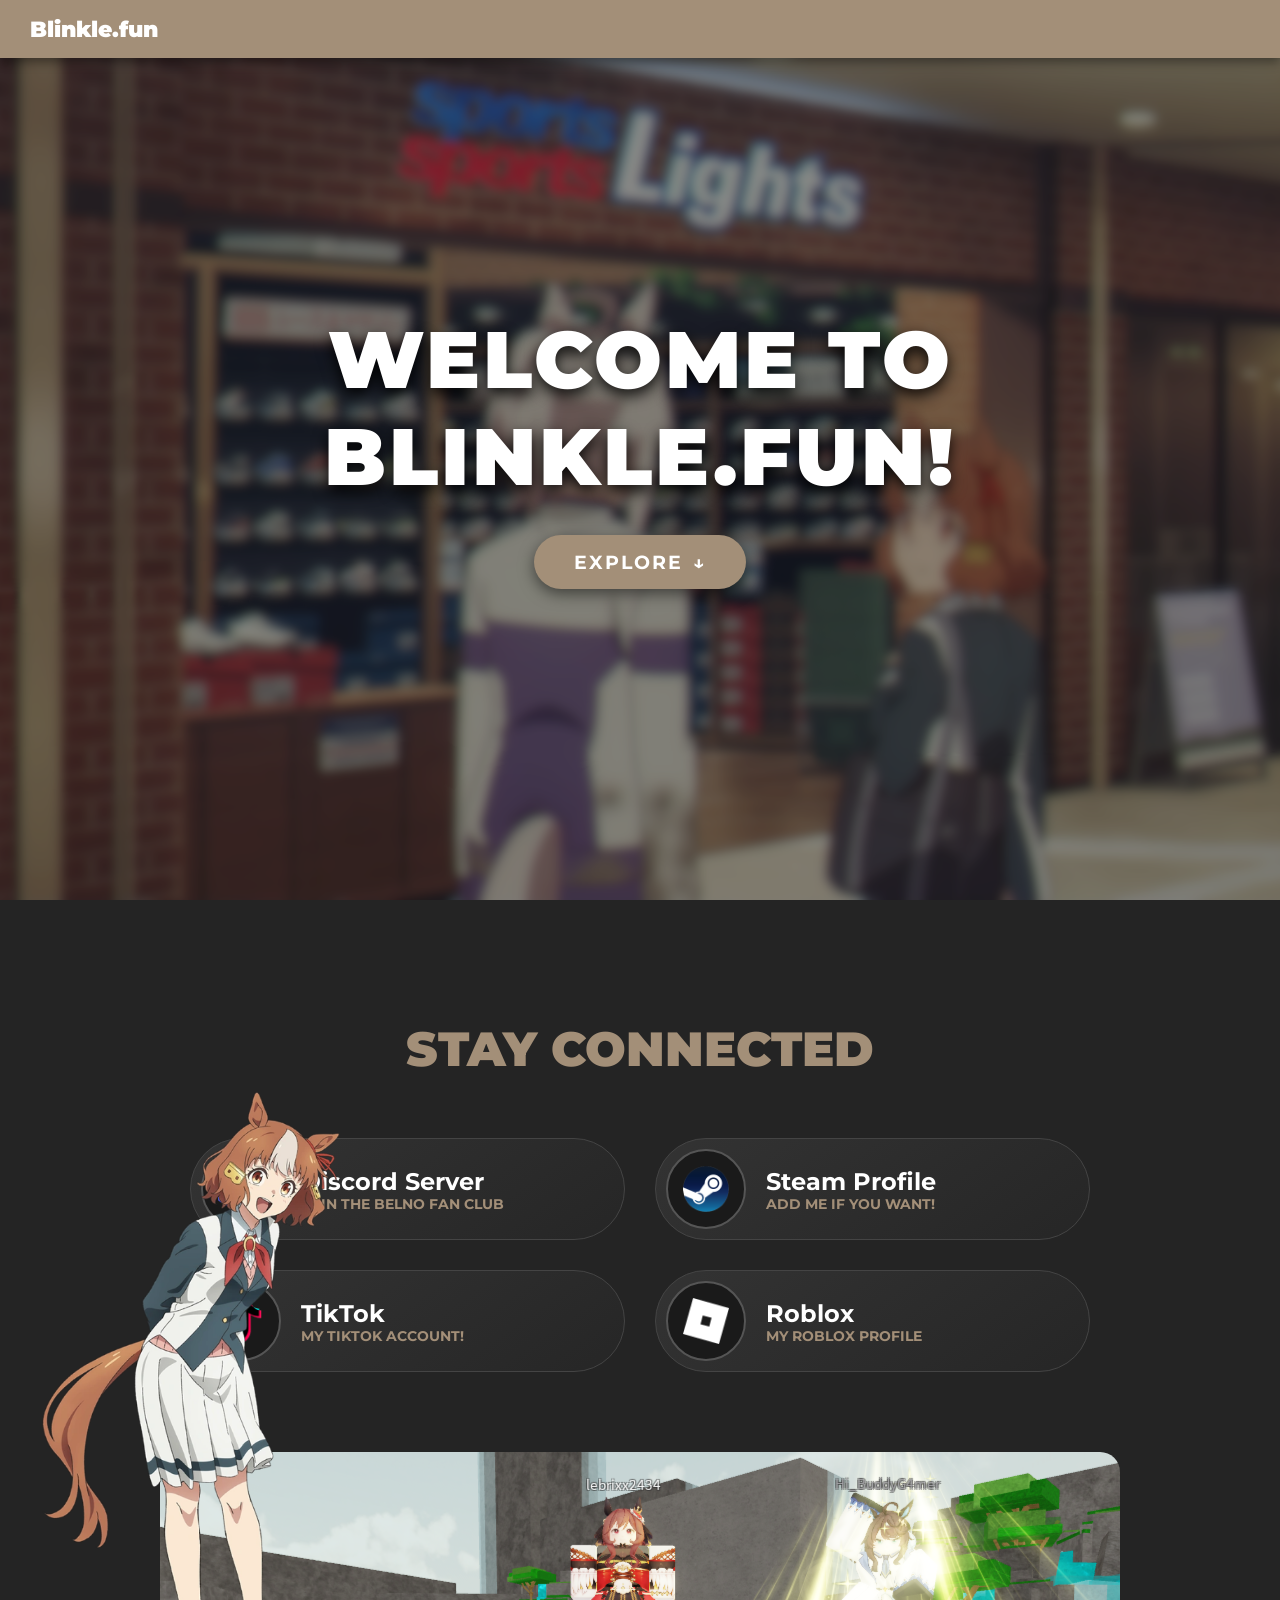
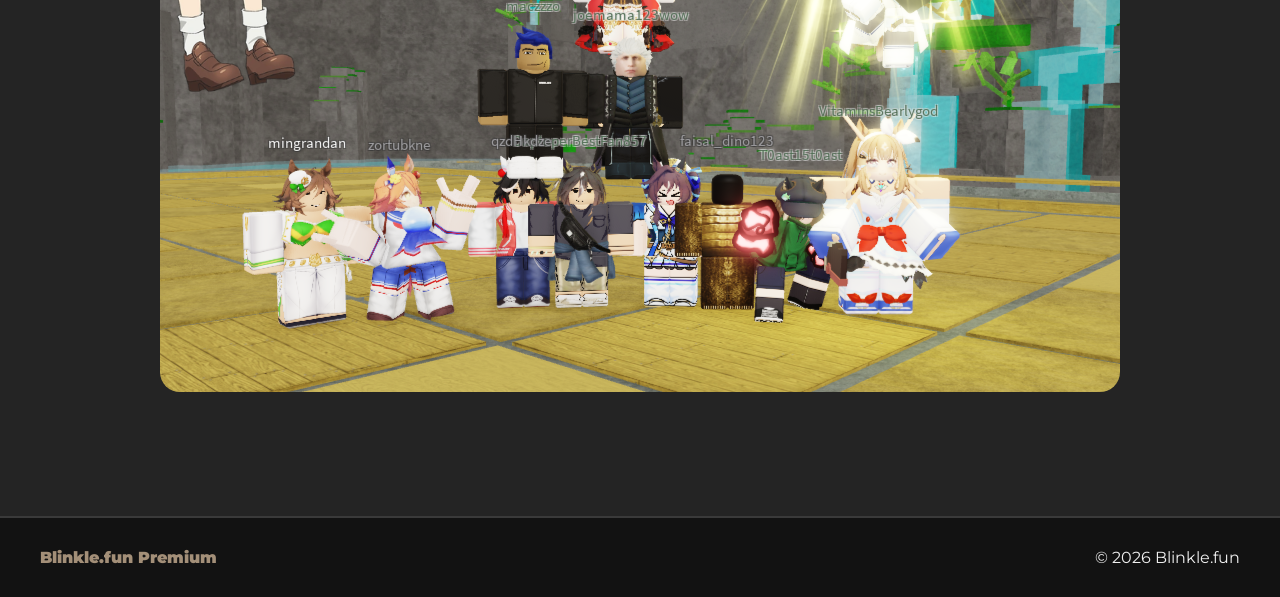
==== commit 5a7176c0: "Update ai.html" ====
--- a/ai.html
+++ b/ai.html
@@ -4,85 +4,102 @@
     <meta charset="UTF-8">
     <meta name="viewport" content="width=device-width, initial-scale=1.0">
     <title>Blinkle.fun - Premium Update</title>
+    
     <link href="https://fonts.googleapis.com/css2?family=Montserrat:wght@400;700;900&display=swap" rel="stylesheet">
+
     <style>
         /* --- GLOBAL SETTINGS --- */
         * { margin: 0; padding: 0; box-sizing: border-box; font-family: 'Montserrat', sans-serif; }
         html { scroll-behavior: smooth; }
         body { background-color: #1a1a1a; color: #f0f0f0; overflow-x: hidden; }
 
-        /* --- CHARACTER BOUNCE --- */
+        /* --- CHARACTER ANIMATION --- */
         #scroll-char {
-            position: fixed; bottom: -800px; left: 20px; width: 350px; z-index: 50;
-            pointer-events: none; transition: bottom 0.5s ease-in, transform 0.3s ease;
+            position: fixed;
+            bottom: -800px; 
+            left: 20px;
+            width: 350px;
+            z-index: 50;
+            pointer-events: none;
+            /* This ensures it slides down when it goes away */
+            transition: bottom 0.8s cubic-bezier(0.68, -0.55, 0.265, 1.55), transform 0.5s ease;
         }
-        @keyframes popUp {
-            0% { bottom: -800px; transform: scale(0.8); }
-            60% { bottom: 20px; transform: scale(1.05); }
-            80% { bottom: -5px; transform: scale(0.98); }
-            100% { bottom: 0px; transform: scale(1); }
+        
+        #scroll-char.visible { 
+            bottom: 0;
         }
-        #scroll-char.visible { bottom: 0; animation: popUp 0.7s cubic-bezier(0.175, 0.885, 0.32, 1.275) forwards; }
 
-        /* --- TOP BAR & HERO --- */
+        /* --- MOBILE RESPONSIVENESS --- */
+        @media (max-width: 768px) {
+            .hero h1 { font-size: 3rem !important; }
+            #scroll-char { width: 200px; left: 10px; }
+            .social-grid { grid-template-columns: 1fr !important; padding: 0 20px; }
+            .top-bar { padding: 10px 20px; font-size: 1.1rem; }
+        }
+
+        /* --- STYLES (Kept for layout) --- */
         .top-bar { background-color: #a38f78; color: white; padding: 15px 30px; font-weight: 900; font-size: 1.4rem; position: fixed; top: 0; width: 100%; z-index: 1000; box-shadow: 0 4px 10px rgba(0,0,0,0.4); display: flex; justify-content: space-between; align-items: center; }
-        .hero { height: 100vh; position: relative; background-image: url('images/image_93eb2c.png'); background-size: cover; background-position: center; background-attachment: fixed; background-blend-mode: multiply; background-color: rgba(0, 0, 0, 0.45); }
+        .hero { height: 100vh; position: relative; background-image: url('images/image_93eb2c.png'); background-size: cover; background-position: center; background-repeat: no-repeat; background-attachment: fixed; background-blend-mode: multiply; background-color: rgba(0, 0, 0, 0.45); }
         .hero-content { position: absolute; top: 50%; left: 50%; transform: translate(-50%, -50%); text-align: center; z-index: 2; width: 90%; }
         .hero h1 { font-size: 5rem; font-weight: 900; color: white; letter-spacing: 3px; text-shadow: 0 6px 15px rgba(0,0,0,0.9); margin-bottom: 30px; }
-        .scroll-btn { background-color: #a38f78; color: white; border: none; padding: 15px 40px; font-size: 1.2rem; font-weight: 700; border-radius: 50px; cursor: pointer; transition: all 0.3s ease; text-transform: uppercase; }
-        .scroll-btn:hover { background-color: #c4ae95; transform: translateY(-5px); }
-
-        /* --- CONTENT & LINE BACKGROUND --- */
+        .scroll-btn { background-color: #a38f78; color: white; border: none; padding: 15px 40px; font-size: 1.2rem; font-weight: 700; border-radius: 50px; cursor: pointer; box-shadow: 0 5px 15px rgba(0,0,0,0.5); transition: all 0.3s ease; text-transform: uppercase; letter-spacing: 2px; display: inline-flex; align-items: center; gap: 10px; }
         .content-area { background-color: #242424; padding: 120px 40px; min-height: 100vh; position: relative; overflow: hidden; }
-        .content-area::before { 
-            content: ""; position: absolute; top: 0; left: 0; width: 100%; height: 100%; 
-            background-image: linear-gradient(45deg, rgba(163,143,120,0.1) 25%, transparent 25%, transparent 50%, rgba(163,143,120,0.1) 50%, rgba(163,143,120,0.1) 75%, transparent 75%, transparent); 
-            background-size: 50px 50px; animation: moveLines 4s linear infinite; pointer-events: none; 
-        }
-        @keyframes moveLines { from { background-position: 0 0; } to { background-position: 50px 50px; } }
-
-        /* --- SOCIAL GRID --- */
         .section-title { text-align: center; font-size: 3rem; font-weight: 900; color: #a38f78; margin-bottom: 60px; text-transform: uppercase; z-index: 1; position: relative; }
         .social-grid { display: grid; grid-template-columns: repeat(2, 1fr); gap: 30px; max-width: 900px; margin: 0 auto; position: relative; z-index: 1; }
-        .social-pill { display: flex; align-items: center; background: linear-gradient(145deg, #333, #262626); border-radius: 60px; padding: 10px 30px 10px 10px; text-decoration: none; border: 1px solid #444; transition: 0.3s; }
-        .social-pill:hover { transform: translateY(-5px) scale(1.02); background: linear-gradient(145deg, #3a3a3a, #2a2a2a); }
-        .social-icon { width: 80px; height: 80px; border-radius: 50%; background: #1a1a1a; display: flex; justify-content: center; align-items: center; border: 2px solid #555; }
-        .social-icon img { width: 60%; }
+        .social-pill { display: flex; align-items: center; background: linear-gradient(145deg, #333333, #262626); border-radius: 60px; padding: 10px; padding-right: 30px; text-decoration: none; border: 1px solid #444; transition: 0.3s; }
+        .social-icon { width: 80px; height: 80px; border-radius: 50%; background-color: #1a1a1a; flex-shrink: 0; overflow: hidden; display: flex; justify-content: center; align-items: center; border: 2px solid #555; }
+        .social-icon img { width: 60%; height: 60%; object-fit: contain; }
         .social-text { margin-left: 20px; }
-        
-        /* --- FOOTER & RESPONSIVE --- */
-        .bottom-bar { width: 100%; background-color: #121212; padding: 30px 40px; border-top: 2px solid #3a3a3a; z-index: 100; position: relative; }
-        @media (max-width: 768px) { 
-            .social-grid { grid-template-columns: 1fr; } 
-            .hero h1 { font-size: 3rem; }
-        }
+        .social-text h3 { font-size: 1.5rem; color: #ffffff; font-weight: 700; }
+        .social-text p { font-size: 0.85rem; color: #a38f78; text-transform: uppercase; font-weight: 700; }
+        .showcase-container { max-width: 1000px; margin: 80px auto 0 auto; padding: 0 20px; position: relative; z-index: 1; }
+        .showcase-image { width: 100%; border-radius: 20px; transition: 0.4s; cursor: zoom-in; }
+        #lightbox { display: none; position: fixed; top: 0; left: 0; width: 100%; height: 100%; background: rgba(0,0,0,0.95); z-index: 2000; justify-content: center; align-items: center; cursor: zoom-out; }
+        #lightbox img { max-width: 90%; max-height: 90%; border-radius: 10px; }
+        .bottom-bar { width: 100%; background-color: #121212; padding: 30px 40px; display: flex; justify-content: space-between; align-items: center; border-top: 2px solid #3a3a3a; z-index: 100; position: relative; }
+        .footer-logo { font-weight: 900; color: #a38f78; }
     </style>
 </head>
 <body>
+
     <img id="scroll-char" src="images/belnooo.png" alt="Character">
     <header class="top-bar"><span>Blinkle.fun</span></header>
 
     <section class="hero">
         <div class="hero-content">
             <h1>WELCOME TO BLINKLE.FUN!</h1>
-            <button class="scroll-btn" onclick="scrollToContent()">Explore ↓</button>
+            <button class="scroll-btn" onclick="scrollToContent()">Explore <span>↓</span></button>
         </div>
     </section>
 
     <main id="main-content" class="content-area">
         <h2 class="section-title">Stay Connected</h2>
         <div class="social-grid">
-            <a href="https://discord.gg/xzTR7yYUQK" target="_blank" class="social-pill"><div class="social-icon"><img src="images/discord.png"></div><div class="social-text"><h3>Discord</h3><p>Join the Belno Fan Club</p></div></a>
-            <a href="https://steamcommunity.com/id/Varloxy/" target="_blank" class="social-pill"><div class="social-icon"><img src="images/steam.png"></div><div class="social-text"><h3>Steam</h3><p>Add me if you want!</p></div></a>
-            <a href="https://www.tiktok.com/@whatheheck15" target="_blank" class="social-pill"><div class="social-icon"><img src="images/tiktok.png"></div><div class="social-text"><h3>TikTok</h3><p>My account!</p></div></a>
-            <a href="https://www.roblox.com/users/1408113086/profile" target="_blank" class="social-pill"><div class="social-icon"><img src="images/roblox.png"></div><div class="social-text"><h3>Roblox</h3><p>My profile</p></div></a>
+            <a href="https://discord.gg/xzTR7yYUQK" target="_blank" class="social-pill"><div class="social-icon"><img src="images/discord.png" alt="Discord" class="icon-discord"></div><div class="social-text"><h3>Discord Server</h3><p>Join the Belno Fan Club</p></div></a>
+            <a href="https://steamcommunity.com/id/Varloxy/" target="_blank" class="social-pill"><div class="social-icon"><img src="images/steam.png" alt="Steam"></div><div class="social-text"><h3>Steam Profile</h3><p>Add me if you want!</p></div></a>
+            <a href="https://www.tiktok.com/@whatheheck15" target="_blank" class="social-pill"><div class="social-icon"><img src="images/tiktok.png" alt="TikTok" class="icon-tiktok"></div><div class="social-text"><h3>TikTok</h3><p>My tiktok account!</p></div></a>
+            <a href="https://www.roblox.com/users/1408113086/profile" target="_blank" class="social-pill"><div class="social-icon"><img src="images/roblox.png" alt="Roblox" class="icon-roblox"></div><div class="social-text"><h3>Roblox</h3><p>My roblox profile</p></div></a>
+        </div>
+        <div class="showcase-container">
+            <img src="images/wow.png" alt="Showcase" class="showcase-image" onclick="openLightbox()">
         </div>
     </main>
 
+    <div id="lightbox" onclick="this.style.display='none'"><img src="images/wow.png" alt="Full Preview"></div>
+
+    <footer class="bottom-bar">
+        <div class="footer-logo">Blinkle.fun Premium</div>
+        <p>&copy; 2026 Blinkle.fun</p>
+    </footer>
+
     <script>
         function scrollToContent() { document.getElementById('main-content').scrollIntoView({ behavior: 'smooth' }); }
+        function openLightbox() { document.getElementById('lightbox').style.display = 'flex'; }
+
+        // Logic to make character slide down when scrolling up
         window.addEventListener('scroll', function() {
             const char = document.getElementById('scroll-char');
+            // Add class if at the very bottom, remove it to slide down if scrolling up
             if ((window.innerHeight + window.scrollY) >= document.body.offsetHeight - 50) {
                 char.classList.add('visible');
             } else {
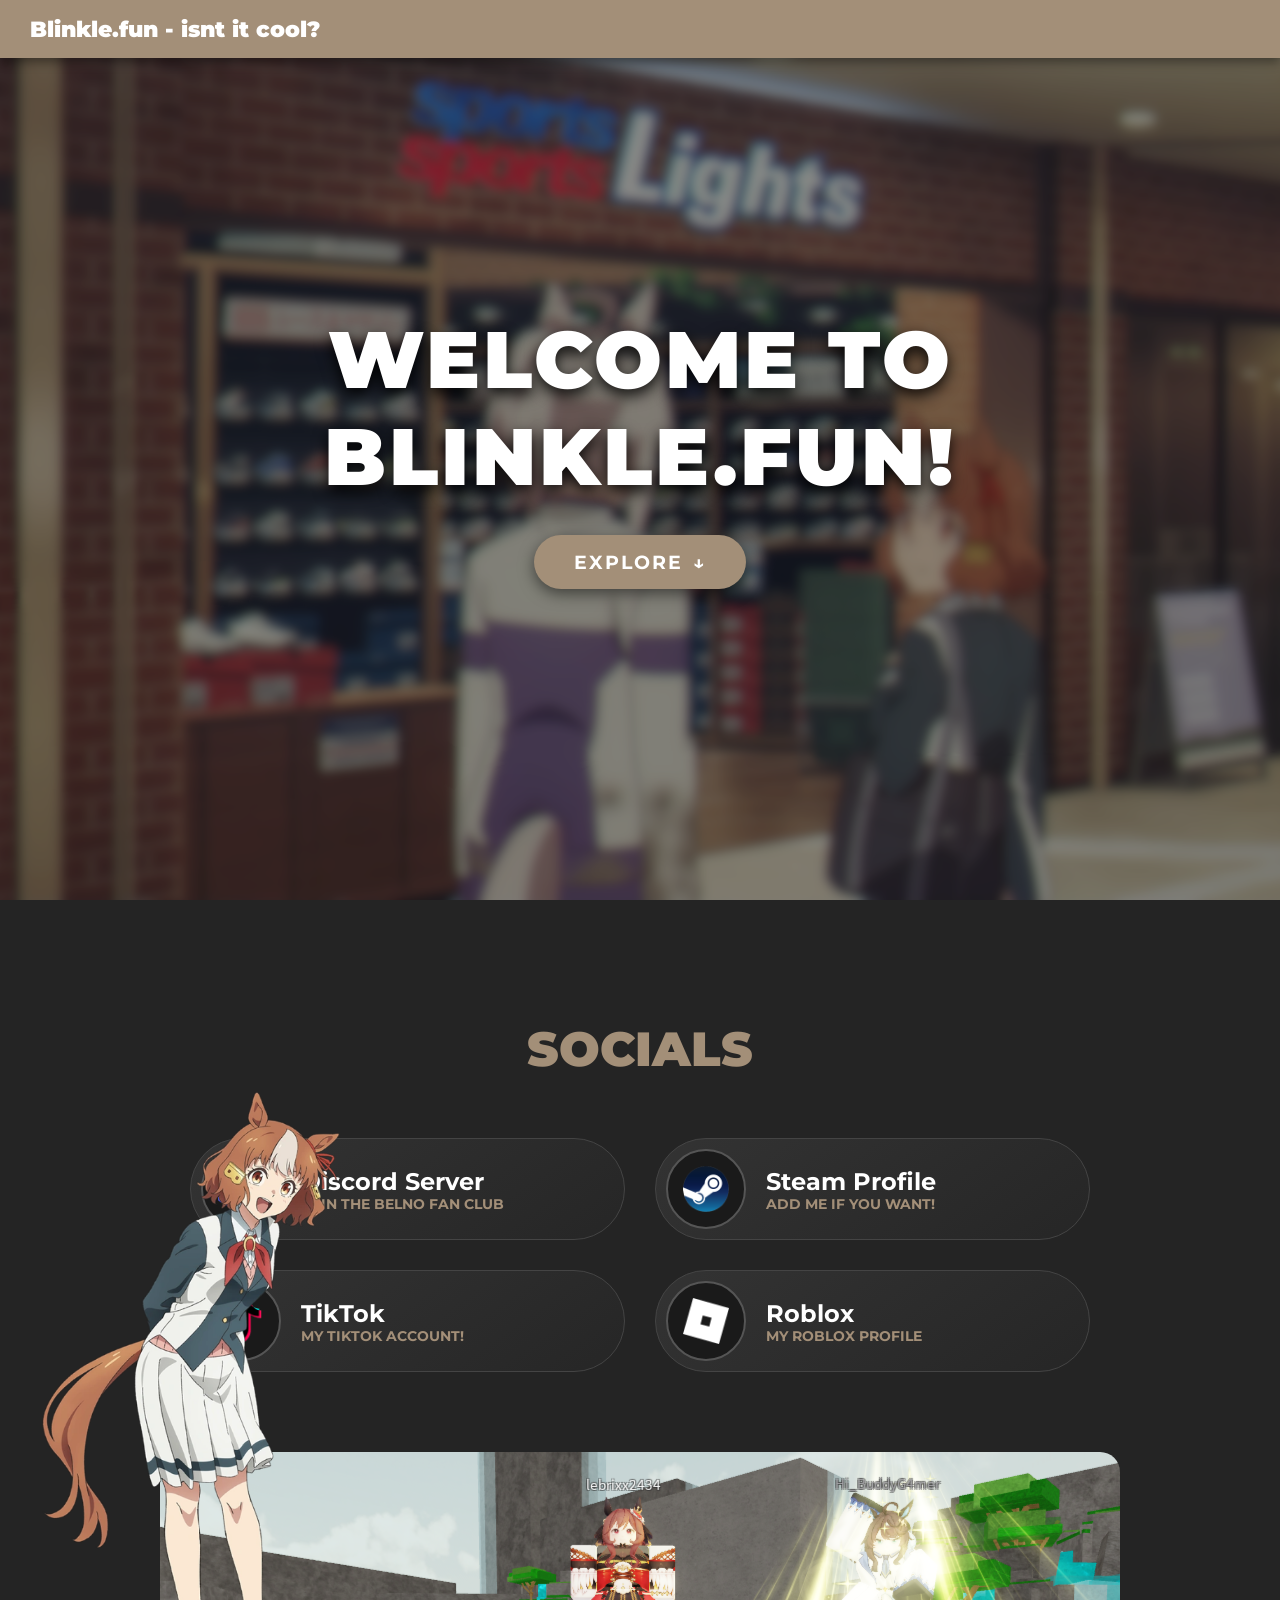
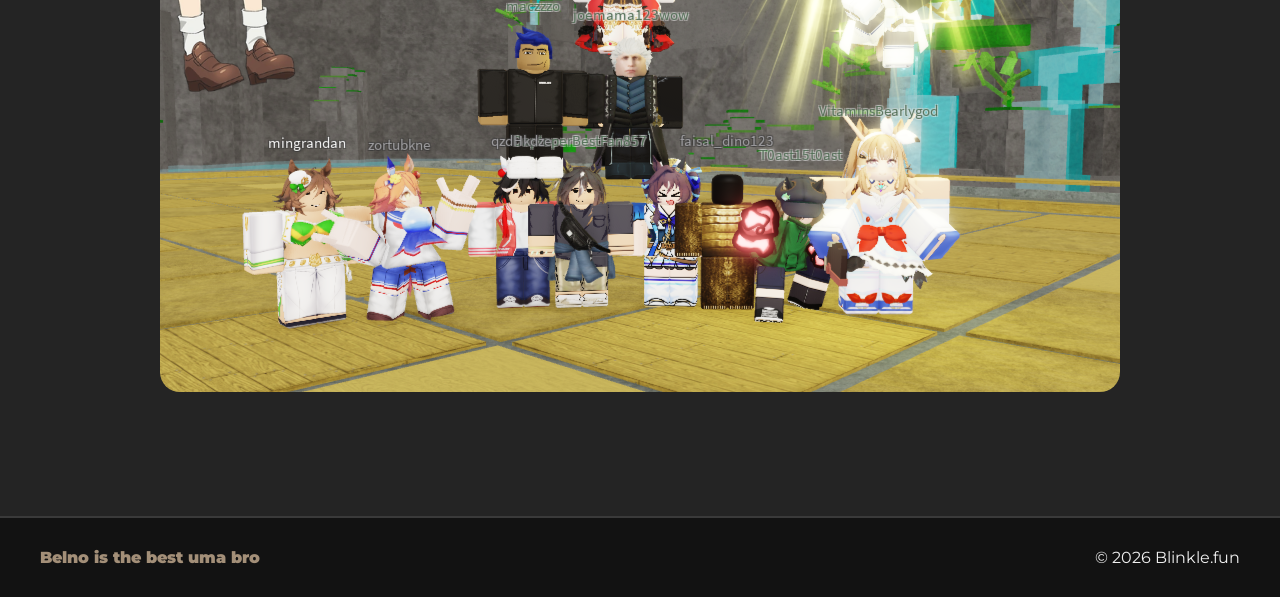
==== commit 65e89faf: "Update ai.html" ====
--- a/ai.html
+++ b/ai.html
@@ -3,7 +3,7 @@
 <head>
     <meta charset="UTF-8">
     <meta name="viewport" content="width=device-width, initial-scale=1.0">
-    <title>Blinkle.fun - Premium Update</title>
+    <title>Home</title>
     
     <link href="https://fonts.googleapis.com/css2?family=Montserrat:wght@400;700;900&display=swap" rel="stylesheet">
 
@@ -63,7 +63,7 @@
 <body>
 
     <img id="scroll-char" src="images/belnooo.png" alt="Character">
-    <header class="top-bar"><span>Blinkle.fun</span></header>
+    <header class="top-bar"><span>Blinkle.fun - isnt it cool?</span></header>
 
     <section class="hero">
         <div class="hero-content">
@@ -73,7 +73,7 @@
     </section>
 
     <main id="main-content" class="content-area">
-        <h2 class="section-title">Stay Connected</h2>
+        <h2 class="section-title">Socials</h2>
         <div class="social-grid">
             <a href="https://discord.gg/xzTR7yYUQK" target="_blank" class="social-pill"><div class="social-icon"><img src="images/discord.png" alt="Discord" class="icon-discord"></div><div class="social-text"><h3>Discord Server</h3><p>Join the Belno Fan Club</p></div></a>
             <a href="https://steamcommunity.com/id/Varloxy/" target="_blank" class="social-pill"><div class="social-icon"><img src="images/steam.png" alt="Steam"></div><div class="social-text"><h3>Steam Profile</h3><p>Add me if you want!</p></div></a>
@@ -88,7 +88,7 @@
     <div id="lightbox" onclick="this.style.display='none'"><img src="images/wow.png" alt="Full Preview"></div>
 
     <footer class="bottom-bar">
-        <div class="footer-logo">Blinkle.fun Premium</div>
+        <div class="footer-logo">Belno is the best uma bro</div>
         <p>&copy; 2026 Blinkle.fun</p>
     </footer>
 
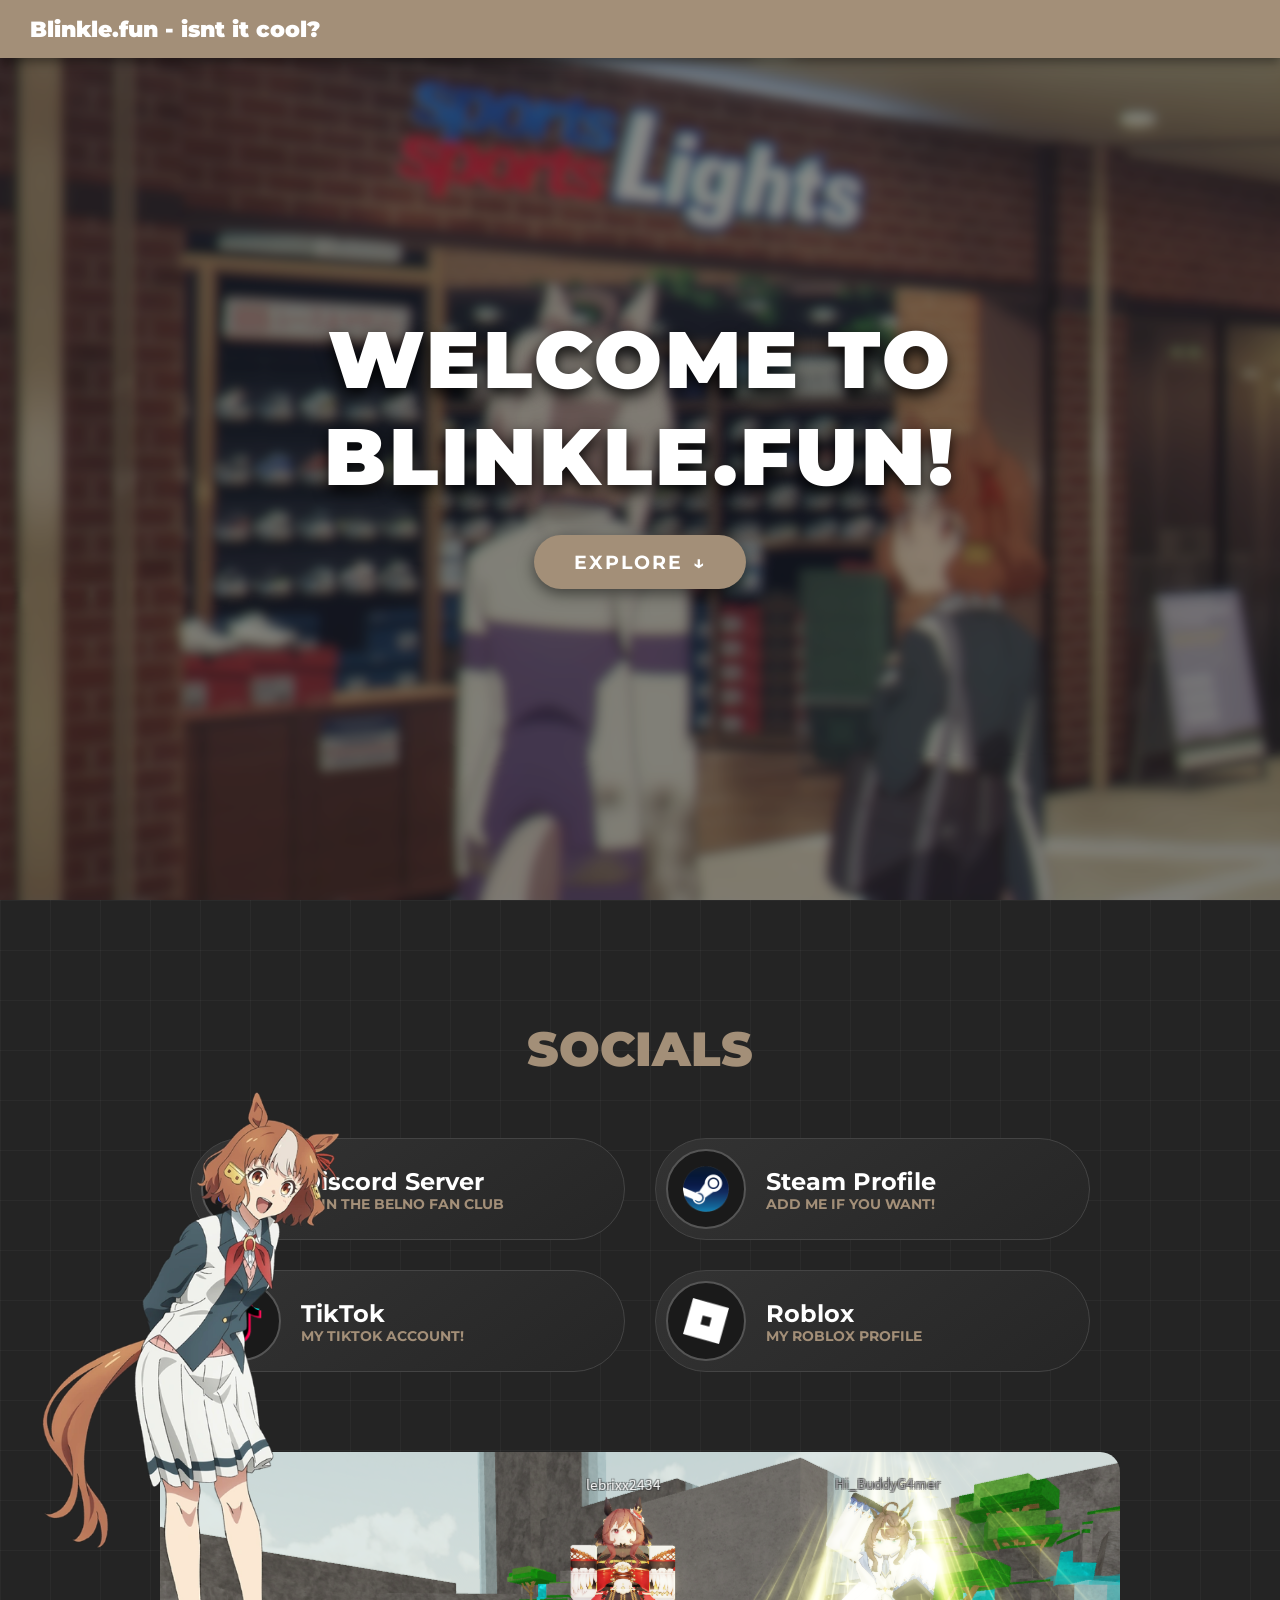
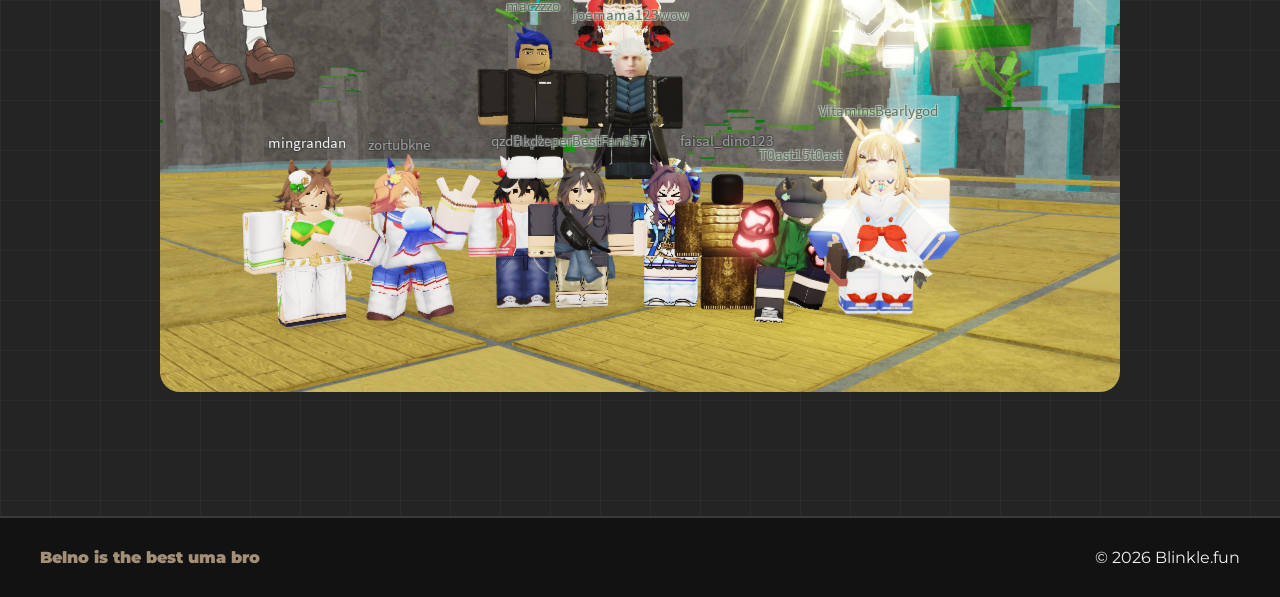
==== commit c5fb9327: "Update ai.html" ====
--- a/ai.html
+++ b/ai.html
@@ -21,13 +21,10 @@
             width: 350px;
             z-index: 50;
             pointer-events: none;
-            /* This ensures it slides down when it goes away */
             transition: bottom 0.8s cubic-bezier(0.68, -0.55, 0.265, 1.55), transform 0.5s ease;
         }
         
-        #scroll-char.visible { 
-            bottom: 0;
-        }
+        #scroll-char.visible { bottom: 0; }
 
         /* --- MOBILE RESPONSIVENESS --- */
         @media (max-width: 768px) {
@@ -37,13 +34,24 @@
             .top-bar { padding: 10px 20px; font-size: 1.1rem; }
         }
 
-        /* --- STYLES (Kept for layout) --- */
+        /* --- STYLES --- */
         .top-bar { background-color: #a38f78; color: white; padding: 15px 30px; font-weight: 900; font-size: 1.4rem; position: fixed; top: 0; width: 100%; z-index: 1000; box-shadow: 0 4px 10px rgba(0,0,0,0.4); display: flex; justify-content: space-between; align-items: center; }
         .hero { height: 100vh; position: relative; background-image: url('images/image_93eb2c.png'); background-size: cover; background-position: center; background-repeat: no-repeat; background-attachment: fixed; background-blend-mode: multiply; background-color: rgba(0, 0, 0, 0.45); }
         .hero-content { position: absolute; top: 50%; left: 50%; transform: translate(-50%, -50%); text-align: center; z-index: 2; width: 90%; }
         .hero h1 { font-size: 5rem; font-weight: 900; color: white; letter-spacing: 3px; text-shadow: 0 6px 15px rgba(0,0,0,0.9); margin-bottom: 30px; }
-        .scroll-btn { background-color: #a38f78; color: white; border: none; padding: 15px 40px; font-size: 1.2rem; font-weight: 700; border-radius: 50px; cursor: pointer; box-shadow: 0 5px 15px rgba(0,0,0,0.5); transition: all 0.3s ease; text-transform: uppercase; letter-spacing: 2px; display: inline-flex; align-items: center; gap: 10px; }
-        .content-area { background-color: #242424; padding: 120px 40px; min-height: 100vh; position: relative; overflow: hidden; }
+        
+        /* UPDATED BUTTON WITH PULSE ANIMATION */
+        .scroll-btn { background-color: #a38f78; color: white; border: none; padding: 15px 40px; font-size: 1.2rem; font-weight: 700; border-radius: 50px; cursor: pointer; box-shadow: 0 5px 15px rgba(0,0,0,0.5); transition: all 0.3s ease; text-transform: uppercase; letter-spacing: 2px; display: inline-flex; align-items: center; gap: 10px; animation: pulse 2s infinite; }
+        .scroll-btn:hover { transform: scale(1.1); animation: none; }
+        @keyframes pulse {
+            0% { transform: scale(1); box-shadow: 0 0 0 0 rgba(163, 143, 120, 0.7); }
+            70% { transform: scale(1.05); box-shadow: 0 0 0 15px rgba(163, 143, 120, 0); }
+            100% { transform: scale(1); box-shadow: 0 0 0 0 rgba(163, 143, 120, 0); }
+        }
+
+        /* UPDATED CONTENT AREA WITH GRID LINES */
+        .content-area { background-color: #242424; padding: 120px 40px; min-height: 100vh; position: relative; overflow: hidden; background-image: linear-gradient(rgba(255,255,255,0.03) 1px, transparent 1px), linear-gradient(90deg, rgba(255,255,255,0.03) 1px, transparent 1px); background-size: 50px 50px; }
+        
         .section-title { text-align: center; font-size: 3rem; font-weight: 900; color: #a38f78; margin-bottom: 60px; text-transform: uppercase; z-index: 1; position: relative; }
         .social-grid { display: grid; grid-template-columns: repeat(2, 1fr); gap: 30px; max-width: 900px; margin: 0 auto; position: relative; z-index: 1; }
         .social-pill { display: flex; align-items: center; background: linear-gradient(145deg, #333333, #262626); border-radius: 60px; padding: 10px; padding-right: 30px; text-decoration: none; border: 1px solid #444; transition: 0.3s; }
@@ -61,7 +69,7 @@
     </style>
 </head>
 <body>
-
+    <!-- (Rest of your HTML remains exactly the same) -->
     <img id="scroll-char" src="images/belnooo.png" alt="Character">
     <header class="top-bar"><span>Blinkle.fun - isnt it cool?</span></header>
 
@@ -95,11 +103,8 @@
     <script>
         function scrollToContent() { document.getElementById('main-content').scrollIntoView({ behavior: 'smooth' }); }
         function openLightbox() { document.getElementById('lightbox').style.display = 'flex'; }
-
-        // Logic to make character slide down when scrolling up
         window.addEventListener('scroll', function() {
             const char = document.getElementById('scroll-char');
-            // Add class if at the very bottom, remove it to slide down if scrolling up
             if ((window.innerHeight + window.scrollY) >= document.body.offsetHeight - 50) {
                 char.classList.add('visible');
             } else {
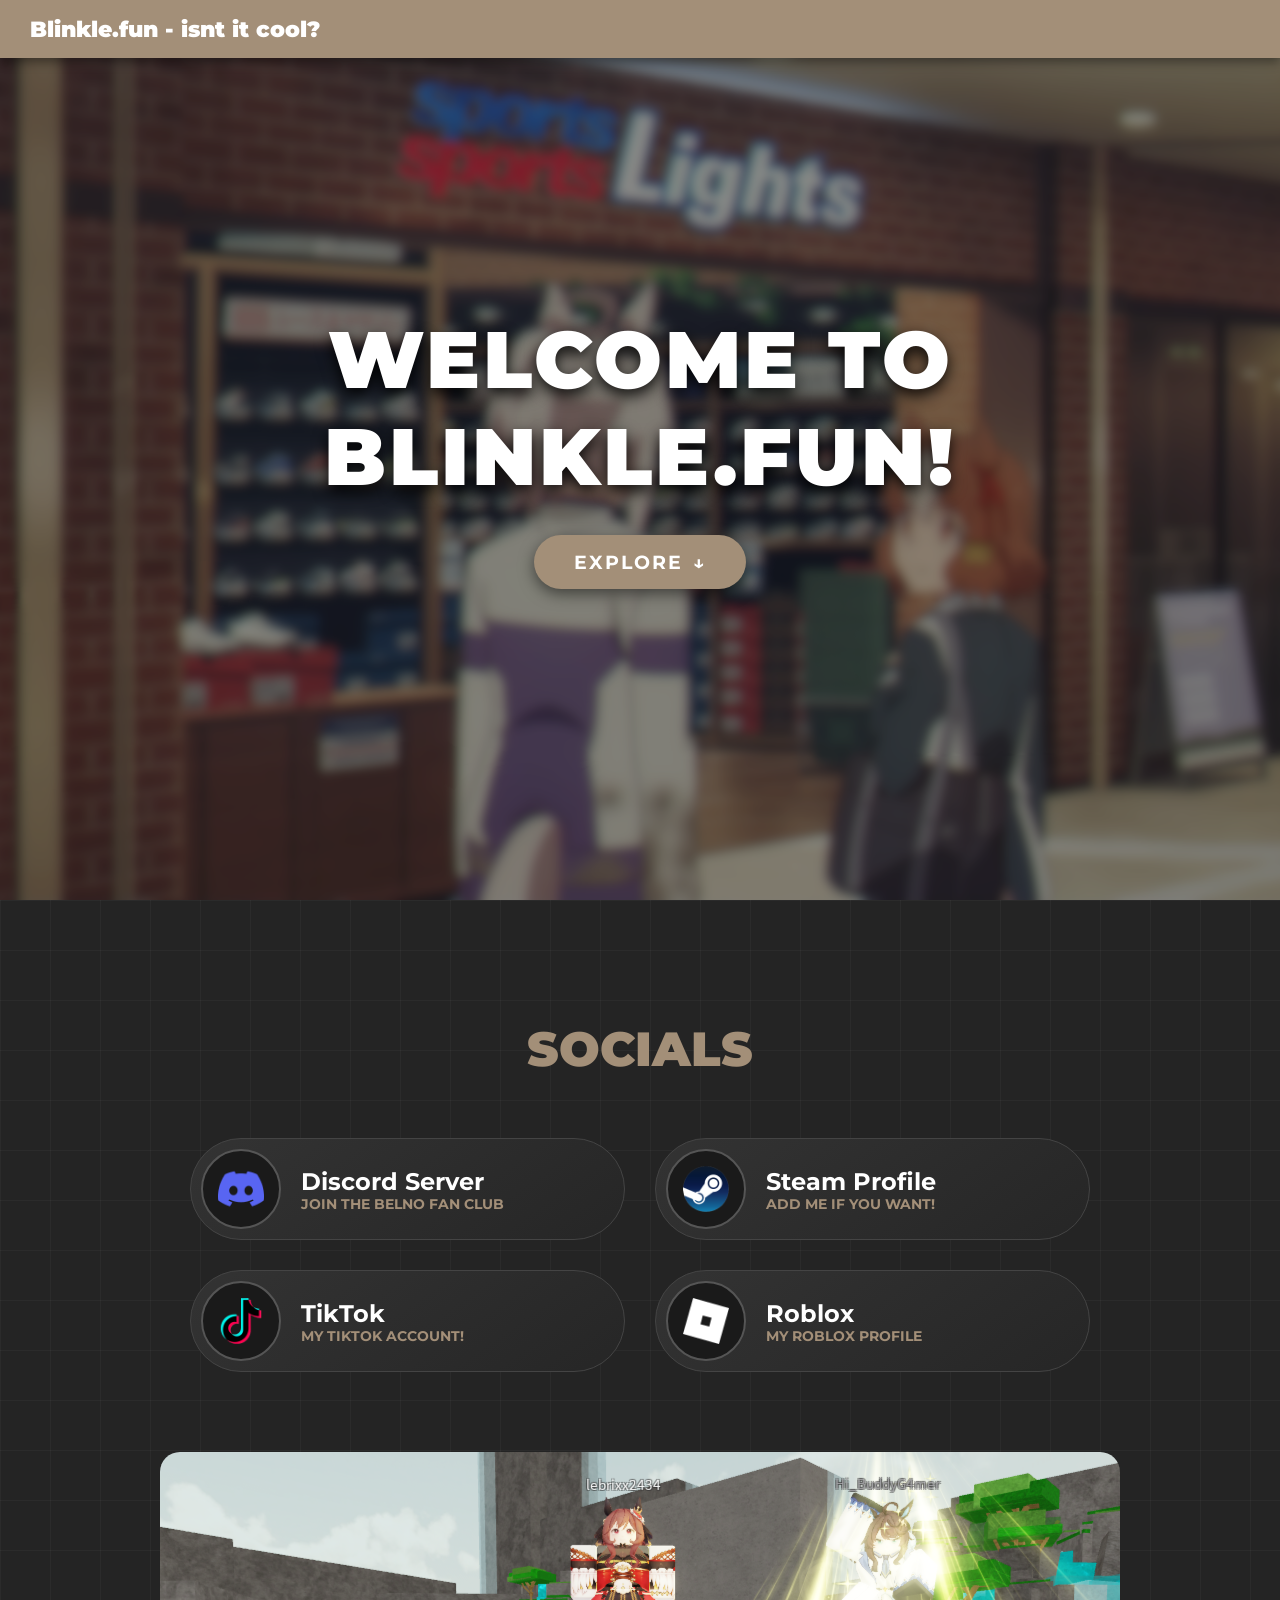
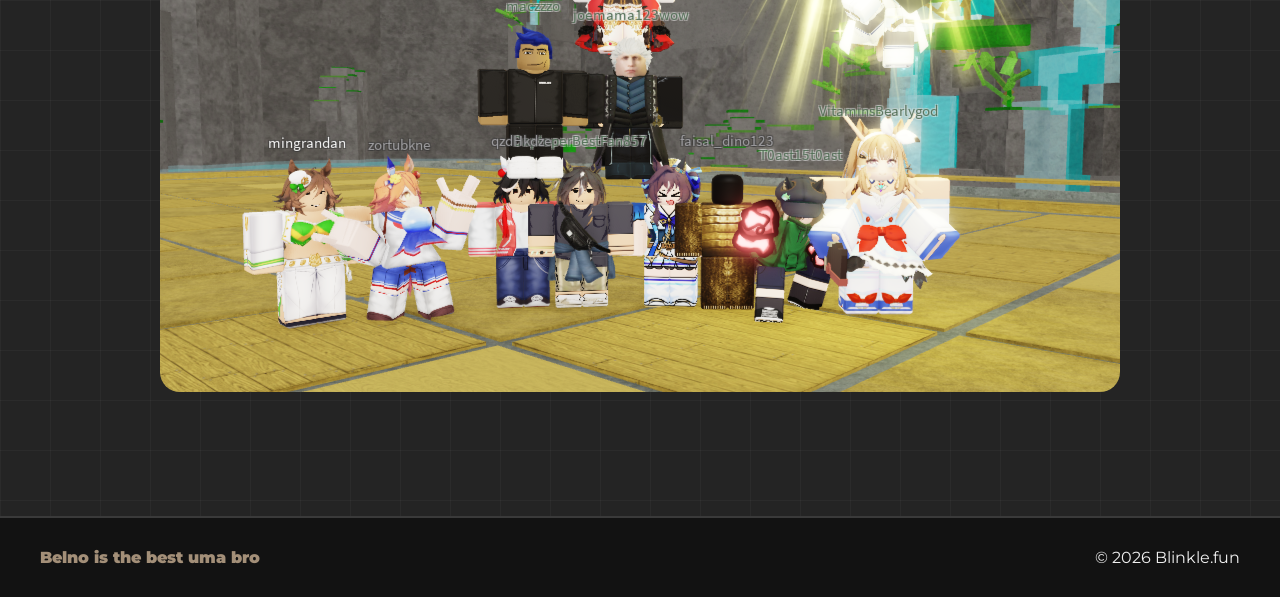
==== commit 0d869d76: "Update ai.html" ====
--- a/ai.html
+++ b/ai.html
@@ -40,21 +40,20 @@
         .hero-content { position: absolute; top: 50%; left: 50%; transform: translate(-50%, -50%); text-align: center; z-index: 2; width: 90%; }
         .hero h1 { font-size: 5rem; font-weight: 900; color: white; letter-spacing: 3px; text-shadow: 0 6px 15px rgba(0,0,0,0.9); margin-bottom: 30px; }
         
-        /* UPDATED BUTTON WITH PULSE ANIMATION */
-        .scroll-btn { background-color: #a38f78; color: white; border: none; padding: 15px 40px; font-size: 1.2rem; font-weight: 700; border-radius: 50px; cursor: pointer; box-shadow: 0 5px 15px rgba(0,0,0,0.5); transition: all 0.3s ease; text-transform: uppercase; letter-spacing: 2px; display: inline-flex; align-items: center; gap: 10px; animation: pulse 2s infinite; }
-        .scroll-btn:hover { transform: scale(1.1); animation: none; }
-        @keyframes pulse {
-            0% { transform: scale(1); box-shadow: 0 0 0 0 rgba(163, 143, 120, 0.7); }
-            70% { transform: scale(1.05); box-shadow: 0 0 0 15px rgba(163, 143, 120, 0); }
-            100% { transform: scale(1); box-shadow: 0 0 0 0 rgba(163, 143, 120, 0); }
-        }
+        /* STATIC EXPLORE BUTTON WITH HOVER SCALE */
+        .scroll-btn { background-color: #a38f78; color: white; border: none; padding: 15px 40px; font-size: 1.2rem; font-weight: 700; border-radius: 50px; cursor: pointer; box-shadow: 0 5px 15px rgba(0,0,0,0.5); transition: all 0.3s ease; text-transform: uppercase; letter-spacing: 2px; display: inline-flex; align-items: center; gap: 10px; }
+        .scroll-btn:hover { transform: scale(1.05); background-color: #8c7a67; }
 
-        /* UPDATED CONTENT AREA WITH GRID LINES */
+        /* CONTENT AREA WITH GRID LINES */
         .content-area { background-color: #242424; padding: 120px 40px; min-height: 100vh; position: relative; overflow: hidden; background-image: linear-gradient(rgba(255,255,255,0.03) 1px, transparent 1px), linear-gradient(90deg, rgba(255,255,255,0.03) 1px, transparent 1px); background-size: 50px 50px; }
         
         .section-title { text-align: center; font-size: 3rem; font-weight: 900; color: #a38f78; margin-bottom: 60px; text-transform: uppercase; z-index: 1; position: relative; }
         .social-grid { display: grid; grid-template-columns: repeat(2, 1fr); gap: 30px; max-width: 900px; margin: 0 auto; position: relative; z-index: 1; }
-        .social-pill { display: flex; align-items: center; background: linear-gradient(145deg, #333333, #262626); border-radius: 60px; padding: 10px; padding-right: 30px; text-decoration: none; border: 1px solid #444; transition: 0.3s; }
+        
+        /* SOCIAL PILL WITH HOVER LIFT EFFECT */
+        .social-pill { display: flex; align-items: center; background: linear-gradient(145deg, #333333, #262626); border-radius: 60px; padding: 10px; padding-right: 30px; text-decoration: none; border: 1px solid #444; transition: all 0.3s ease; }
+        .social-pill:hover { transform: translateY(-5px) scale(1.02); border-color: #a38f78; box-shadow: 0 10px 20px rgba(0,0,0,0.3); }
+        
         .social-icon { width: 80px; height: 80px; border-radius: 50%; background-color: #1a1a1a; flex-shrink: 0; overflow: hidden; display: flex; justify-content: center; align-items: center; border: 2px solid #555; }
         .social-icon img { width: 60%; height: 60%; object-fit: contain; }
         .social-text { margin-left: 20px; }
@@ -69,7 +68,6 @@
     </style>
 </head>
 <body>
-    <!-- (Rest of your HTML remains exactly the same) -->
     <img id="scroll-char" src="images/belnooo.png" alt="Character">
     <header class="top-bar"><span>Blinkle.fun - isnt it cool?</span></header>
 
